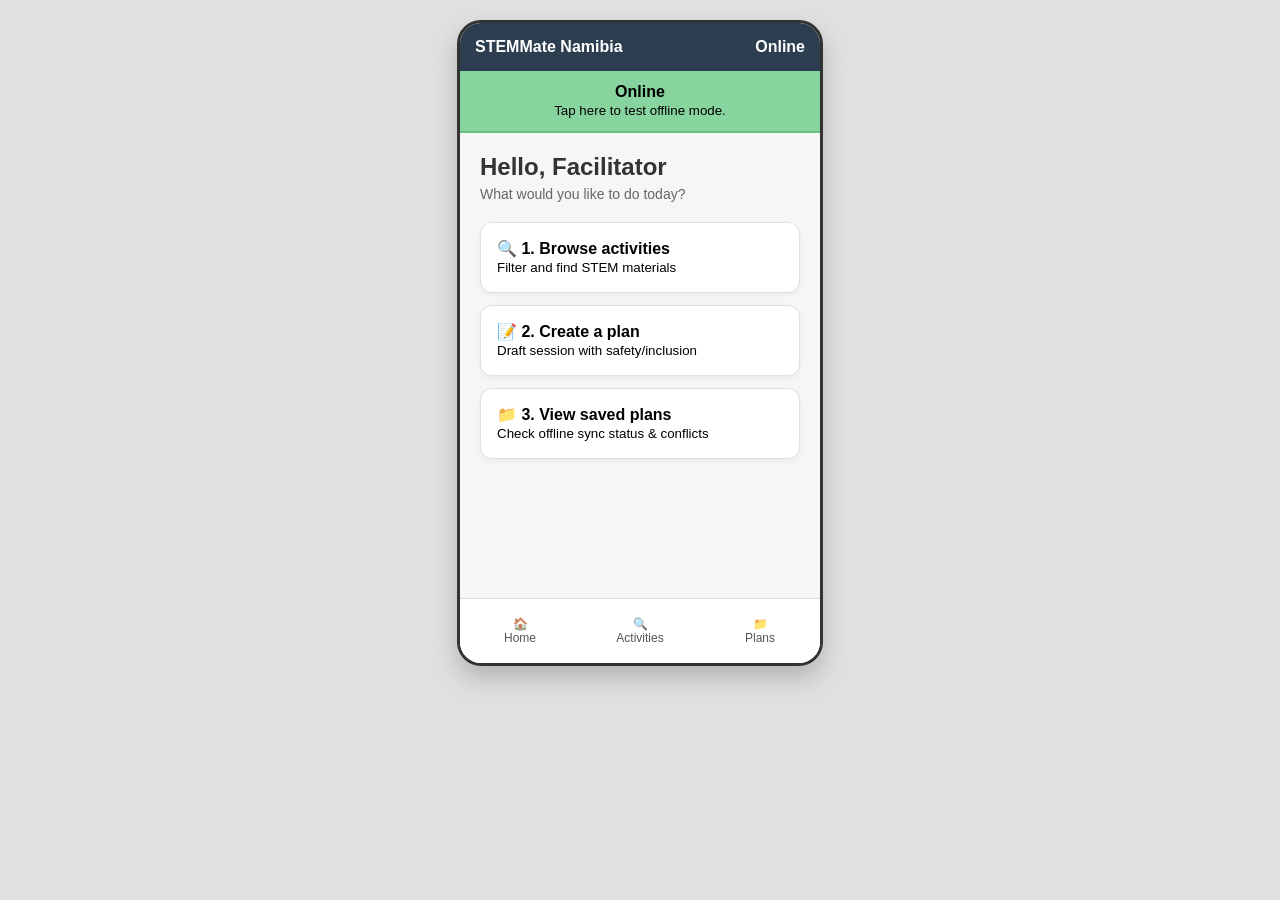
==== index.html @ a74e3dff "update" ====
<!DOCTYPE html>
<html lang="en">
<head>
    <meta charset="UTF-8">
    <meta name="viewport" content="width=device-width, initial-scale=1.0">
    <title>STEMMate Namibia Prototype</title>
    <link rel="stylesheet" href="styles.css">
</head>
<body>

<div class="phone-frame">
    
    <!-- Top Header -->
    <div class="header">
        <span>STEMMate Namibia</span>
        <span id="network-status-text">Online</span>
    </div>
    
    <!-- Clickable Offline Banner -->
    <div id="offline-banner" onclick="toggleOfflineMode()">
        <strong>Online</strong><br>
        <small>Tap here to test offline mode.</small>
    </div>

    <!-- 1. HOME SCREEN -->
    <div id="screen-home" class="content screen active-screen">
        <h2>Hello, Facilitator</h2>
        <p class="subtitle">What would you like to do today?</p>
        
        <div class="card" onclick="showScreen('screen-activities')">
            <strong>🔍 1. Browse activities</strong><br>
            <small>Filter and find STEM materials</small>
        </div>
        
        <div class="card" onclick="showScreen('screen-create-plan')">
            <strong>📝 2. Create a plan</strong><br>
            <small>Draft session with safety/inclusion</small>
        </div>
        
        <div class="card" onclick="showScreen('screen-saved')">
            <strong>📁 3. View saved plans</strong><br>
            <small>Check offline sync status & conflicts</small>
        </div>
    </div>

    <!-- 2. BROWSE ACTIVITIES SCREEN -->
    <div id="screen-activities" class="content screen">
        <h2>Activities</h2>
        <p class="subtitle">Find a lesson for your next class.</p>
        
        <div class="filter-bar">
            <button class="filter-btn active" onclick="filterActivities('All')">All</button>
            <button class="filter-btn" onclick="filterActivities('Beginner')">Beginner</button>
            <button class="filter-btn" onclick="filterActivities('Intermediate')">Intermediate</button>
            <button class="filter-btn" onclick="filterActivities('Advance')">Advance</button>
        </div>
        
        <div id="activity-list">
            <!-- JavaScript will put the activities here -->
        </div>
    </div>

    <!-- 3. CREATE PLAN SCREEN -->
    <div id="screen-create-plan" class="content screen">
        <h2>New Session Plan</h2>
        <p class="subtitle" style="color: #666;">Autosaves every 30 seconds.</p>
        
        <div class="form-group">
            <label for="plan-title">1. Session Title</label>
            <input type="text" id="plan-title" placeholder="e.g., Paper Bridge">
        </div>

        <div class="form-group">
            <label for="plan-steps">2. Session Steps</label>
            <input type="text" id="plan-steps" placeholder="List the main steps">
        </div>

        <div class="form-group">
            <label for="plan-timing">3. Timing/Duration</label>
            <input type="text" id="plan-timing" placeholder="e.g., 45 minutes">
        </div>

        <div class="form-group">
            <label for="plan-materials">4. Required Materials</label>
            <input type="text" id="plan-materials" placeholder="List needed supplies">
        </div>

        <div class="form-group">
            <label for="plan-safety">5. Health & Safety</label>
            <input type="text" id="plan-safety" placeholder="Safety prompts">
        </div>

        <div class="form-group">
            <label for="plan-inclusion">6. Inclusion Prompts</label>
            <input type="text" id="plan-inclusion" placeholder="How to include everyone">
        </div>
        
        <button class="btn btn-primary" onclick="savePlan()">Save Plan</button>
    </div>

    <!-- 4. SAVED PLANS SCREEN -->
    <div id="screen-saved" class="content screen">
        <h2>My Plans</h2>
        <p class="subtitle">Manage your drafted and synced sessions.</p>
        
        <div id="saved-plans-list">
            <!-- JavaScript will put the saved plans here -->
        </div>
    </div>

    <!-- Friendly Toast Notification (Hidden by default) -->
    <div id="toast-message" class="toast">Action successful!</div>

    <!-- Bottom Navigation Bar -->
    <div class="nav-bar" id="bottom-nav">
        <button class="nav-btn" onclick="showScreen('screen-home')">🏠<br>Home</button>
        <button class="nav-btn" onclick="showScreen('screen-activities')">🔍<br>Activities</button>
        <button class="nav-btn" onclick="showScreen('screen-saved')">📁<br>Plans</button>
    </div>

</div>

<script src="script.js"></script>
</body>
</html>
---- styles.css ----
/* Basic page setup */
body {
    font-family: 'Segoe UI', Tahoma, Geneva, Verdana, sans-serif;
    background-color: #e0e0e0;
    display: flex;
    justify-content: center;
    padding: 20px;
    margin: 0;
}

/* The simulated mobile phone body */
.phone-frame {
    width: 360px;
    height: 640px;
    background-color: #f4f7f6;
    border: 3px solid #333;
    border-radius: 24px;
    overflow: hidden;
    display: flex;
    flex-direction: column;
    box-shadow: 0 12px 24px rgba(0,0,0,0.2);
    position: relative;
}

/* Accessibility: Clear focus outline for keyboard users */
*:focus {
    outline: 3px solid #0056b3;
    outline-offset: 2px;
}

/* Header and Banners */
.header {
    background-color: #2c3e50;
    color: white;
    padding: 15px;
    display: flex;
    justify-content: space-between;
    font-weight: bold;
}

#offline-banner {
    background-color: #88d49e;
    color: #000;
    padding: 12px 15px;
    cursor: pointer;
    text-align: center;
    border-bottom: 2px solid #6cbf84;
}

.is-offline {
    background-color: #ffb3b3 !important;
    border-bottom: 2px solid #ff6666 !important;
}

/* Screen Management */
.content {
    flex: 1;
    padding: 20px;
    overflow-y: auto;
}
.screen { display: none; }
.active-screen { display: block; }

h2 { margin-top: 0; margin-bottom: 5px; color: #333; }
.subtitle { margin-top: 0; color: #666; font-size: 14px; margin-bottom: 20px; }

/* Cards */
.card {
    background: white;
    border: 1px solid #e0e0e0;
    padding: 16px;
    border-radius: 12px;
    margin-bottom: 12px;
    cursor: pointer;
    box-shadow: 0 2px 5px rgba(0,0,0,0.05);
    transition: transform 0.1s ease;
}
.card:active { transform: scale(0.98); background-color: #f9f9f9; }

/* Forms */
.form-group {
    margin-bottom: 15px;
}
label {
    display: block;
    font-weight: bold;
    font-size: 14px;
    color: #444;
    margin-bottom: 5px;
}
input {
    width: 100%;
    box-sizing: border-box;
    padding: 14px;
    border: 1px solid #ccc;
    border-radius: 8px;
    font-size: 15px;
}

/* Buttons */
.btn {
    display: block;
    width: 100%;
    padding: 14px;
    border: none;
    border-radius: 8px;
    cursor: pointer;
    font-weight: bold;
    font-size: 16px;
}
.btn-primary { background-color: #2c3e50; color: white; margin-top: 20px; }
.btn-primary:active { background-color: #1a252f; }

.btn-small { padding: 10px; background-color: #ecf0f1; color: #333; margin-top: 10px; border: 1px solid #bdc3c7;}
.btn-small:active { background-color: #bdc3c7; }

/* Bottom Navigation */
.nav-bar {
    display: flex;
    justify-content: space-around;
    background-color: #fff;
    padding: 10px 0;
    border-top: 1px solid #ddd;
}
.nav-btn {
    background: none;
    border: none;
    color: #555;
    cursor: pointer;
    font-size: 12px;
    flex: 1;
    padding: 8px;
}
.nav-btn:hover, .nav-btn:focus { color: #0056b3; font-weight: bold; }

/* Activity Filters */
.filter-bar {
    display: flex;
    gap: 8px;
    margin-bottom: 20px;
    overflow-x: auto;
    padding-bottom: 5px;
}
.filter-btn {
    padding: 10px 16px;
    border: 1px solid #2c3e50;
    background: transparent;
    border-radius: 20px;
    cursor: pointer;
    font-size: 14px;
    white-space: nowrap;
}
.filter-btn.active { background: #2c3e50; color: white; }

/* Badges for Sync Status */
.status-badge {
    display: inline-block;
    padding: 4px 10px;
    border-radius: 12px;
    font-size: 12px;
    font-weight: bold;
    margin-top: 8px;
}
.status-synced { background: #d4edda; color: #155724; }
.status-pending { background: #fff3cd; color: #856404; }
.status-failed { background: #f8d7da; color: #721c24; }

/* Toast Notification */
.toast {
    display: none;
    position: absolute;
    bottom: 80px;
    left: 20px;
    right: 20px;
    background-color: #333;
    color: white;
    text-align: center;
    padding: 15px;
    border-radius: 8px;
    box-shadow: 0 4px 8px rgba(0,0,0,0.3);
    z-index: 1000;
}
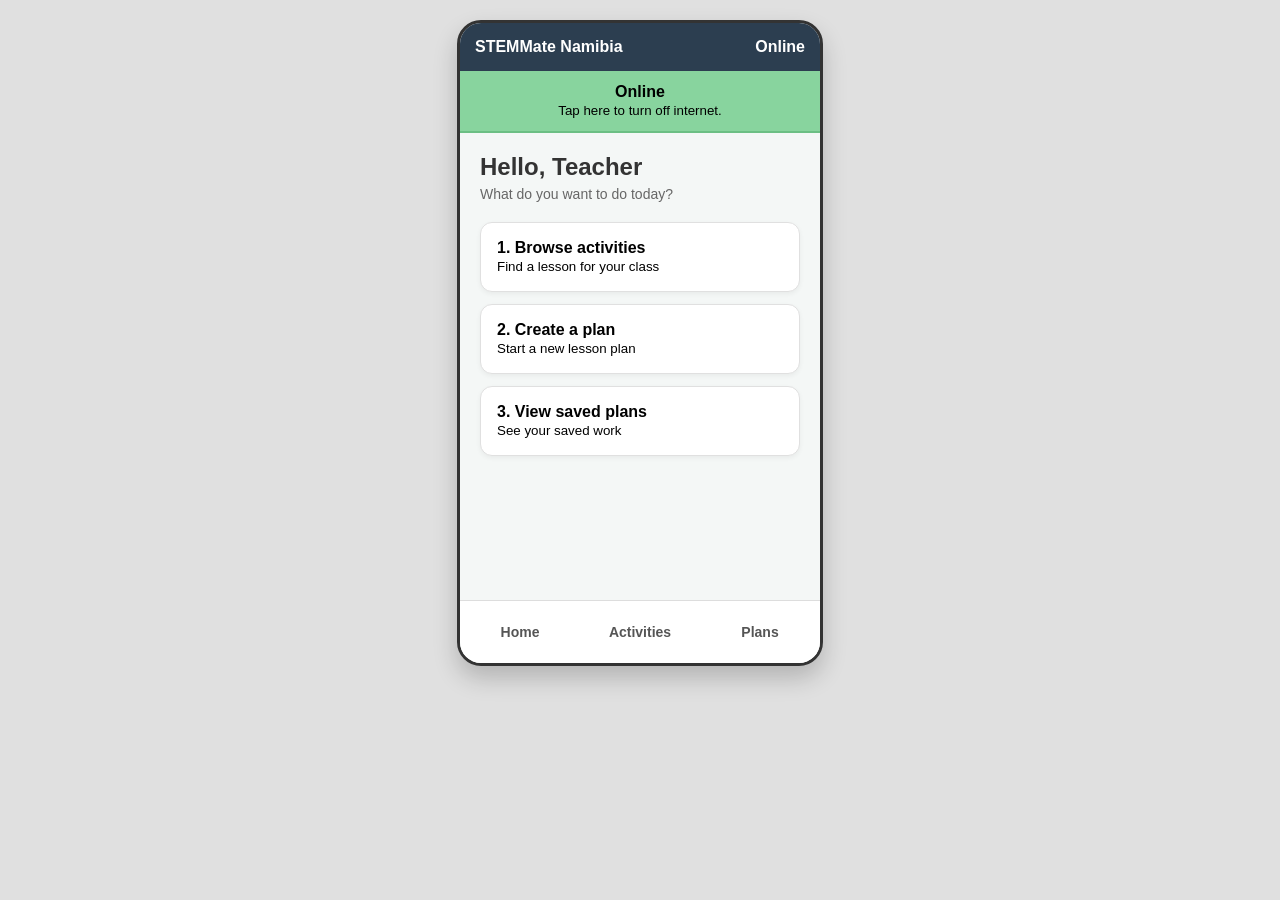
==== commit 285bb989: "finally" ====
--- a/index.html
+++ b/index.html
@@ -3,7 +3,7 @@
 <head>
     <meta charset="UTF-8">
     <meta name="viewport" content="width=device-width, initial-scale=1.0">
-    <title>STEMMate Namibia Prototype</title>
+    <title>STEMMate Namibia</title>
     <link rel="stylesheet" href="styles.css">
 </head>
 <body>
@@ -19,34 +19,34 @@
     <!-- Clickable Offline Banner -->
     <div id="offline-banner" onclick="toggleOfflineMode()">
         <strong>Online</strong><br>
-        <small>Tap here to test offline mode.</small>
+        <small>Tap here to turn off internet.</small>
     </div>
 
     <!-- 1. HOME SCREEN -->
     <div id="screen-home" class="content screen active-screen">
-        <h2>Hello, Facilitator</h2>
-        <p class="subtitle">What would you like to do today?</p>
+        <h2>Hello, Teacher</h2>
+        <p class="subtitle">What do you want to do today?</p>
         
         <div class="card" onclick="showScreen('screen-activities')">
-            <strong>🔍 1. Browse activities</strong><br>
-            <small>Filter and find STEM materials</small>
+            <strong>1. Browse activities</strong><br>
+            <small>Find a lesson for your class</small>
         </div>
         
         <div class="card" onclick="showScreen('screen-create-plan')">
-            <strong>📝 2. Create a plan</strong><br>
-            <small>Draft session with safety/inclusion</small>
+            <strong>2. Create a plan</strong><br>
+            <small>Start a new lesson plan</small>
         </div>
         
         <div class="card" onclick="showScreen('screen-saved')">
-            <strong>📁 3. View saved plans</strong><br>
-            <small>Check offline sync status & conflicts</small>
+            <strong>3. View saved plans</strong><br>
+            <small>See your saved work</small>
         </div>
     </div>
 
     <!-- 2. BROWSE ACTIVITIES SCREEN -->
     <div id="screen-activities" class="content screen">
         <h2>Activities</h2>
-        <p class="subtitle">Find a lesson for your next class.</p>
+        <p class="subtitle">Pick a lesson to teach.</p>
         
         <div class="filter-bar">
             <button class="filter-btn active" onclick="filterActivities('All')">All</button>
@@ -62,37 +62,37 @@
 
     <!-- 3. CREATE PLAN SCREEN -->
     <div id="screen-create-plan" class="content screen">
-        <h2>New Session Plan</h2>
-        <p class="subtitle" style="color: #666;">Autosaves every 30 seconds.</p>
+        <h2>New Lesson Plan</h2>
+        <p class="subtitle" style="color: #666;">This saves automatically.</p>
         
         <div class="form-group">
-            <label for="plan-title">1. Session Title</label>
-            <input type="text" id="plan-title" placeholder="e.g., Paper Bridge">
+            <label for="plan-title">1. Title</label>
+            <input type="text" id="plan-title" placeholder="Name of the lesson">
         </div>
 
         <div class="form-group">
-            <label for="plan-steps">2. Session Steps</label>
-            <input type="text" id="plan-steps" placeholder="List the main steps">
+            <label for="plan-steps">2. Steps</label>
+            <input type="text" id="plan-steps" placeholder="What will the students do?">
         </div>
 
         <div class="form-group">
-            <label for="plan-timing">3. Timing/Duration</label>
-            <input type="text" id="plan-timing" placeholder="e.g., 45 minutes">
+            <label for="plan-timing">3. Time Needed</label>
+            <input type="text" id="plan-timing" placeholder="How many minutes?">
         </div>
 
         <div class="form-group">
-            <label for="plan-materials">4. Required Materials</label>
-            <input type="text" id="plan-materials" placeholder="List needed supplies">
+            <label for="plan-materials">4. Materials</label>
+            <input type="text" id="plan-materials" placeholder="What items do you need?">
         </div>
 
         <div class="form-group">
-            <label for="plan-safety">5. Health & Safety</label>
-            <input type="text" id="plan-safety" placeholder="Safety prompts">
+            <label for="plan-safety">5. Safety</label>
+            <input type="text" id="plan-safety" placeholder="Any safety rules?">
         </div>
 
         <div class="form-group">
-            <label for="plan-inclusion">6. Inclusion Prompts</label>
-            <input type="text" id="plan-inclusion" placeholder="How to include everyone">
+            <label for="plan-inclusion">6. Inclusion</label>
+            <input type="text" id="plan-inclusion" placeholder="How to include all students">
         </div>
         
         <button class="btn btn-primary" onclick="savePlan()">Save Plan</button>
@@ -101,7 +101,7 @@
     <!-- 4. SAVED PLANS SCREEN -->
     <div id="screen-saved" class="content screen">
         <h2>My Plans</h2>
-        <p class="subtitle">Manage your drafted and synced sessions.</p>
+        <p class="subtitle">Check if your plans are uploaded.</p>
         
         <div id="saved-plans-list">
             <!-- JavaScript will put the saved plans here -->
@@ -113,9 +113,9 @@
 
     <!-- Bottom Navigation Bar -->
     <div class="nav-bar" id="bottom-nav">
-        <button class="nav-btn" onclick="showScreen('screen-home')">🏠<br>Home</button>
-        <button class="nav-btn" onclick="showScreen('screen-activities')">🔍<br>Activities</button>
-        <button class="nav-btn" onclick="showScreen('screen-saved')">📁<br>Plans</button>
+        <button class="nav-btn" onclick="showScreen('screen-home')">Home</button>
+        <button class="nav-btn" onclick="showScreen('screen-activities')">Activities</button>
+        <button class="nav-btn" onclick="showScreen('screen-saved')">Plans</button>
     </div>
 
 </div>
--- a/styles.css
+++ b/styles.css
@@ -119,7 +119,7 @@
     display: flex;
     justify-content: space-around;
     background-color: #fff;
-    padding: 10px 0;
+    padding: 15px 0;
     border-top: 1px solid #ddd;
 }
 .nav-btn {
@@ -127,11 +127,12 @@
     border: none;
     color: #555;
     cursor: pointer;
-    font-size: 12px;
+    font-size: 14px;
+    font-weight: bold;
     flex: 1;
     padding: 8px;
 }
-.nav-btn:hover, .nav-btn:focus { color: #0056b3; font-weight: bold; }
+.nav-btn:hover, .nav-btn:focus { color: #0056b3; }
 
 /* Activity Filters */
 .filter-bar {
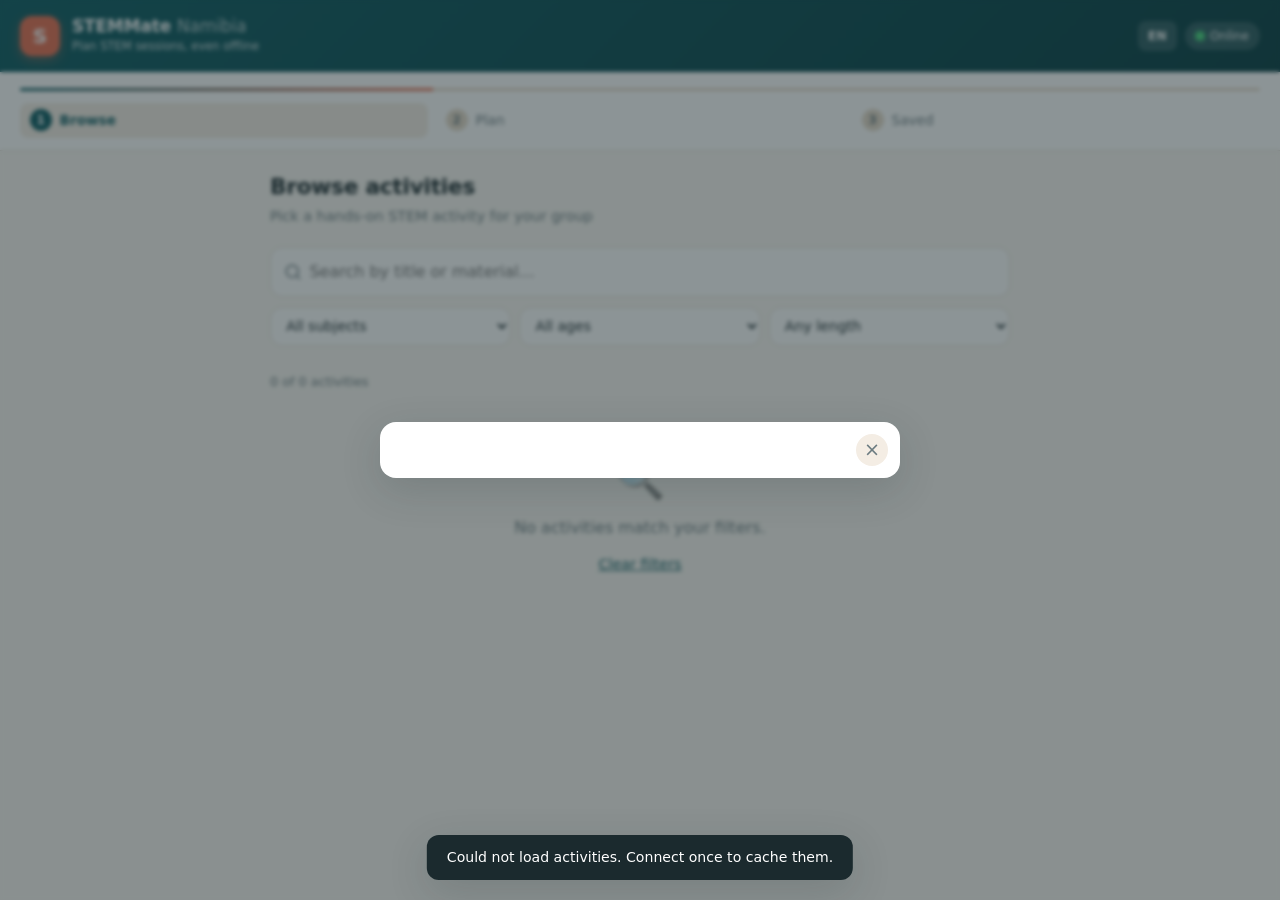
==== commit 85326b97: "Add PWA manifest" ====
--- a/index.html
+++ b/index.html
@@ -1,123 +1,237 @@
 <!DOCTYPE html>
 <html lang="en">
 <head>
-    <meta charset="UTF-8">
-    <meta name="viewport" content="width=device-width, initial-scale=1.0">
-    <title>STEMMate Namibia</title>
-    <link rel="stylesheet" href="styles.css">
+  <meta charset="UTF-8" />
+  <meta name="viewport" content="width=device-width, initial-scale=1, viewport-fit=cover" />
+  <meta name="theme-color" content="#0d5c63" />
+  <meta name="description" content="Offline-first STEM session planner for Namibian facilitators" />
+  <title>STEMMate Namibia</title>
+  <link rel="manifest" href="manifest.json" />
+  <link rel="stylesheet" href="styles.css" />
 </head>
 <body>
 
-<div class="phone-frame">
-    
-    <!-- Top Header -->
-    <div class="header">
-        <span>STEMMate Namibia</span>
-        <span id="network-status-text">Online</span>
-    </div>
-    
-    <!-- Clickable Offline Banner -->
-    <div id="offline-banner" onclick="toggleOfflineMode()">
-        <strong>Online</strong><br>
-        <small>Tap here to turn off internet.</small>
-    </div>
-
-    <!-- 1. HOME SCREEN -->
-    <div id="screen-home" class="content screen active-screen">
-        <h2>Hello, Teacher</h2>
-        <p class="subtitle">What do you want to do today?</p>
-        
-        <div class="card" onclick="showScreen('screen-activities')">
-            <strong>1. Browse activities</strong><br>
-            <small>Find a lesson for your class</small>
-        </div>
-        
-        <div class="card" onclick="showScreen('screen-create-plan')">
-            <strong>2. Create a plan</strong><br>
-            <small>Start a new lesson plan</small>
-        </div>
-        
-        <div class="card" onclick="showScreen('screen-saved')">
-            <strong>3. View saved plans</strong><br>
-            <small>See your saved work</small>
-        </div>
-    </div>
-
-    <!-- 2. BROWSE ACTIVITIES SCREEN -->
-    <div id="screen-activities" class="content screen">
-        <h2>Activities</h2>
-        <p class="subtitle">Pick a lesson to teach.</p>
-        
-        <div class="filter-bar">
-            <button class="filter-btn active" onclick="filterActivities('All')">All</button>
-            <button class="filter-btn" onclick="filterActivities('Beginner')">Beginner</button>
-            <button class="filter-btn" onclick="filterActivities('Intermediate')">Intermediate</button>
-            <button class="filter-btn" onclick="filterActivities('Advance')">Advance</button>
-        </div>
-        
-        <div id="activity-list">
-            <!-- JavaScript will put the activities here -->
-        </div>
-    </div>
-
-    <!-- 3. CREATE PLAN SCREEN -->
-    <div id="screen-create-plan" class="content screen">
-        <h2>New Lesson Plan</h2>
-        <p class="subtitle" style="color: #666;">This saves automatically.</p>
-        
-        <div class="form-group">
-            <label for="plan-title">1. Title</label>
-            <input type="text" id="plan-title" placeholder="Name of the lesson">
-        </div>
-
-        <div class="form-group">
-            <label for="plan-steps">2. Steps</label>
-            <input type="text" id="plan-steps" placeholder="What will the students do?">
-        </div>
-
-        <div class="form-group">
-            <label for="plan-timing">3. Time Needed</label>
-            <input type="text" id="plan-timing" placeholder="How many minutes?">
-        </div>
-
-        <div class="form-group">
-            <label for="plan-materials">4. Materials</label>
-            <input type="text" id="plan-materials" placeholder="What items do you need?">
-        </div>
-
-        <div class="form-group">
-            <label for="plan-safety">5. Safety</label>
-            <input type="text" id="plan-safety" placeholder="Any safety rules?">
-        </div>
-
-        <div class="form-group">
-            <label for="plan-inclusion">6. Inclusion</label>
-            <input type="text" id="plan-inclusion" placeholder="How to include all students">
-        </div>
-        
-        <button class="btn btn-primary" onclick="savePlan()">Save Plan</button>
-    </div>
-
-    <!-- 4. SAVED PLANS SCREEN -->
-    <div id="screen-saved" class="content screen">
-        <h2>My Plans</h2>
-        <p class="subtitle">Check if your plans are uploaded.</p>
-        
-        <div id="saved-plans-list">
-            <!-- JavaScript will put the saved plans here -->
-        </div>
-    </div>
-
-    <!-- Friendly Toast Notification (Hidden by default) -->
-    <div id="toast-message" class="toast">Action successful!</div>
-
-    <!-- Bottom Navigation Bar -->
-    <div class="nav-bar" id="bottom-nav">
-        <button class="nav-btn" onclick="showScreen('screen-home')">Home</button>
-        <button class="nav-btn" onclick="showScreen('screen-activities')">Activities</button>
-        <button class="nav-btn" onclick="showScreen('screen-saved')">Plans</button>
-    </div>
-
+<!-- ============ HEADER ============ -->
+<header class="app-header">
+  <div class="brand">
+    <div class="logo" aria-hidden="true">S</div>
+    <div>
+      <h1>STEMMate <span>Namibia</span></h1>
+      <p class="tagline" data-i18n="tagline">Plan STEM sessions, even offline</p>
+    </div>
+  </div>
+  <div class="header-actions">
+    <button id="lang-toggle" class="icon-btn" title="Language" aria-label="Toggle language">EN</button>
+    <div id="net-pill" class="net-pill online">
+      <span class="dot"></span><span id="net-label">Online</span>
+    </div>
+  </div>
+</header>
+
+<!-- ============ PROGRESS ============ -->
+<nav class="progress" aria-label="Progress">
+  <div class="progress-track"><div id="progress-fill" class="progress-fill"></div></div>
+  <ol class="steps">
+    <li class="step active" data-step="1">
+      <span class="step-num">1</span>
+      <span class="step-label" data-i18n="step.browse">Browse</span>
+    </li>
+    <li class="step" data-step="2">
+      <span class="step-num">2</span>
+      <span class="step-label" data-i18n="step.plan">Plan</span>
+    </li>
+    <li class="step" data-step="3">
+      <span class="step-num">3</span>
+      <span class="step-label" data-i18n="step.saved">Saved</span>
+    </li>
+  </ol>
+</nav>
+
+<main>
+
+  <!-- ============ STEP 1: BROWSE ============ -->
+  <section id="step-1" class="panel active" aria-labelledby="h-browse">
+    <header class="panel-head">
+      <div>
+        <h2 id="h-browse" data-i18n="browse.title">Browse activities</h2>
+        <p class="sub" data-i18n="browse.sub">Pick a hands-on STEM activity for your group</p>
+      </div>
+    </header>
+
+    <div class="toolbar">
+      <div class="search">
+        <svg viewBox="0 0 24 24" aria-hidden="true"><path d="M21 21l-4.3-4.3M11 19a8 8 0 110-16 8 8 0 010 16z" fill="none" stroke="currentColor" stroke-width="2" stroke-linecap="round"/></svg>
+        <input id="search" type="search" placeholder="Search by title or material…" aria-label="Search activities" />
+      </div>
+      <div class="filter-row">
+        <select id="filter-subject" aria-label="Subject"><option value="">All subjects</option></select>
+        <select id="filter-age" aria-label="Age"><option value="">All ages</option></select>
+        <select id="filter-duration" aria-label="Duration">
+          <option value="">Any length</option>
+          <option value="short">≤ 45 min</option>
+          <option value="medium">45 – 75 min</option>
+          <option value="long">75+ min</option>
+        </select>
+      </div>
+      <div id="filter-chips" class="chips" aria-live="polite"></div>
+    </div>
+
+    <div id="activity-count" class="result-count"></div>
+    <ul id="activity-list" class="activity-grid"></ul>
+    <div id="no-activities" class="empty-state" hidden>
+      <div class="empty-icon">🔍</div>
+      <p>No activities match your filters.</p>
+      <button type="button" class="link-btn" id="clear-filters">Clear filters</button>
+    </div>
+  </section>
+
+  <!-- ============ STEP 2: PLAN ============ -->
+  <section id="step-2" class="panel" aria-labelledby="h-plan">
+    <header class="panel-head">
+      <div>
+        <h2 id="h-plan" data-i18n="plan.title">New session plan</h2>
+        <p class="sub" data-i18n="plan.sub">Draft a plan with safety and inclusion checks</p>
+      </div>
+      <span id="draft-pill" class="draft-pill" hidden>Draft</span>
+    </header>
+
+    <div id="template-picker" class="templates">
+      <p class="templates-label">Quick start:</p>
+      <button type="button" class="template-btn" data-template="outreach">30-min outreach</button>
+      <button type="button" class="template-btn" data-template="workshop">2-hour workshop</button>
+      <button type="button" class="template-btn" data-template="club">After-school club</button>
+    </div>
+
+    <form id="plan-form" novalidate>
+      <div class="field">
+        <label for="plan-activity" data-i18n="plan.activity">Activity</label>
+        <select id="plan-activity" required></select>
+        <small class="field-error" data-for="plan-activity"></small>
+      </div>
+
+      <div class="grid-2">
+        <div class="field">
+          <label for="plan-date" data-i18n="plan.date">Date</label>
+          <input id="plan-date" type="date" required />
+          <small class="field-error" data-for="plan-date"></small>
+        </div>
+        <div class="field">
+          <label for="plan-time" data-i18n="plan.time">Start time</label>
+          <input id="plan-time" type="time" value="09:00" />
+        </div>
+      </div>
+
+      <div class="grid-3">
+        <div class="field">
+          <label for="plan-duration" data-i18n="plan.duration">Duration (min)</label>
+          <input id="plan-duration" type="number" min="15" step="15" value="60" required />
+          <small class="field-error" data-for="plan-duration"></small>
+        </div>
+        <div class="field">
+          <label for="plan-group" data-i18n="plan.group">Group size</label>
+          <input id="plan-group" type="number" min="1" max="200" value="10" required />
+          <small class="field-error" data-for="plan-group"></small>
+        </div>
+        <div class="field">
+          <label for="plan-facilitator" data-i18n="plan.facilitator">Facilitator</label>
+          <input id="plan-facilitator" type="text" placeholder="Your name" required />
+          <small class="field-error" data-for="plan-facilitator"></small>
+        </div>
+      </div>
+
+      <div class="field">
+        <label for="plan-location" data-i18n="plan.location">Location (optional)</label>
+        <input id="plan-location" type="text" placeholder="School, community hall…" />
+      </div>
+
+      <div class="checks-grid">
+        <fieldset class="checks safety">
+          <legend>🛡️ <span data-i18n="plan.safety">Safety</span></legend>
+          <label><input type="checkbox" data-check="safety" value="materials" /> Materials checked</label>
+          <label><input type="checkbox" data-check="safety" value="space" /> Space is safe</label>
+          <label><input type="checkbox" data-check="safety" value="firstaid" /> First-aid kit present</label>
+          <label><input type="checkbox" data-check="safety" value="supervision" /> Adequate supervision</label>
+        </fieldset>
+
+        <fieldset class="checks inclusion">
+          <legend>🤝 <span data-i18n="plan.inclusion">Inclusion</span></legend>
+          <label><input type="checkbox" data-check="inclusion" value="language" /> Language needs met</label>
+          <label><input type="checkbox" data-check="inclusion" value="access" /> Access needs met</label>
+          <label><input type="checkbox" data-check="inclusion" value="gender" /> Gender-balanced groups</label>
+          <label><input type="checkbox" data-check="inclusion" value="materials_shared" /> Materials shared fairly</label>
+        </fieldset>
+      </div>
+
+      <div class="field">
+        <label for="plan-notes" data-i18n="plan.notes">Notes</label>
+        <textarea id="plan-notes" rows="3" placeholder="Anything to remember for next time…"></textarea>
+      </div>
+
+      <div class="actions sticky">
+        <span id="autosave-hint" class="hint">Autosaves every 30s</span>
+        <div class="actions-right">
+          <button type="button" id="reset-form" class="ghost" data-i18n="plan.clear">Clear</button>
+          <button type="submit" class="primary" data-i18n="plan.save">Save plan</button>
+        </div>
+      </div>
+    </form>
+  </section>
+
+  <!-- ============ STEP 3: SAVED ============ -->
+  <section id="step-3" class="panel" aria-labelledby="h-saved">
+    <header class="panel-head">
+      <div>
+        <h2 id="h-saved" data-i18n="saved.title">Saved plans</h2>
+        <p class="sub" data-i18n="saved.sub">Your session plans, synced or waiting</p>
+      </div>
+      <button type="button" id="new-plan-btn" class="primary small">+ New plan</button>
+    </header>
+
+    <div id="sync-summary" class="sync-summary"></div>
+
+    <div class="toolbar">
+      <div class="search">
+        <svg viewBox="0 0 24 24" aria-hidden="true"><path d="M21 21l-4.3-4.3M11 19a8 8 0 110-16 8 8 0 010 16z" fill="none" stroke="currentColor" stroke-width="2" stroke-linecap="round"/></svg>
+        <input id="plan-search" type="search" placeholder="Search saved plans…" />
+      </div>
+      <div class="filter-row">
+        <select id="filter-status" aria-label="Status">
+          <option value="">All statuses</option>
+          <option value="synced">Synced</option>
+          <option value="pending">Pending</option>
+          <option value="conflict">Conflict</option>
+        </select>
+      </div>
+    </div>
+
+    <ul id="plan-list" class="plan-list"></ul>
+    <div id="no-plans" class="empty-state" hidden>
+      <div class="empty-icon">📋</div>
+      <p>No plans yet.</p>
+      <button type="button" class="link-btn" data-goto="1">Browse activities →</button>
+    </div>
+  </section>
+
+</main>
+
+<!-- ============ ACTIVITY DETAIL MODAL ============ -->
+<div id="activity-modal" class="modal" hidden>
+  <div class="modal-backdrop" data-close-modal></div>
+  <div class="modal-card" role="dialog" aria-modal="true" aria-labelledby="modal-title">
+    <button class="modal-close" data-close-modal aria-label="Close">×</button>
+    <div id="modal-body"></div>
+  </div>
+</div>
+
+<!-- ============ PRINT VIEW ============ -->
+<div id="print-root" class="print-only" aria-hidden="true"></div>
+
+<!-- ============ TOAST ============ -->
+<div id="toast" class="toast" role="status" aria-live="polite"></div>
+
+<!-- ============ OFFLINE BANNER ============ -->
+<div id="offline-banner" class="offline-banner" hidden>
+  <span>You're offline. Changes will save locally and sync when you reconnect.</span>
 </div>
 
 <script src="script.js"></script>
--- a/styles.css
+++ b/styles.css
@@ -1,183 +1,673 @@
-/* Basic page setup */
+
+:root {
+  --primary: #0d5c63;
+  --primary-light: #17868f;
+  --primary-dark: #083e43;
+  --accent: #e76f51;
+  --sand: #f4ede4;
+  --sand-dark: #e5d9c8;
+  --bg: #faf7f2;
+  --card: #ffffff;
+  --text: #1b2a2e;
+  --muted: #6b7b80;
+  --border: #e4ded5;
+  --danger: #c0392b;
+  --warn: #d97706;
+  --ok: #2e8b57;
+  --radius: 12px;
+  --radius-sm: 8px;
+  --shadow-sm: 0 1px 2px rgba(27,42,46,0.06);
+  --shadow: 0 4px 16px rgba(27,42,46,0.08);
+  --shadow-lg: 0 12px 40px rgba(27,42,46,0.16);
+}
+
+* { box-sizing: border-box; }
+html, body { margin: 0; padding: 0; }
+
 body {
-    font-family: 'Segoe UI', Tahoma, Geneva, Verdana, sans-serif;
-    background-color: #e0e0e0;
-    display: flex;
-    justify-content: center;
-    padding: 20px;
-    margin: 0;
-}
-
-/* The simulated mobile phone body */
-.phone-frame {
-    width: 360px;
-    height: 640px;
-    background-color: #f4f7f6;
-    border: 3px solid #333;
-    border-radius: 24px;
-    overflow: hidden;
-    display: flex;
-    flex-direction: column;
-    box-shadow: 0 12px 24px rgba(0,0,0,0.2);
-    position: relative;
-}
-
-/* Accessibility: Clear focus outline for keyboard users */
-*:focus {
-    outline: 3px solid #0056b3;
-    outline-offset: 2px;
-}
-
-/* Header and Banners */
-.header {
-    background-color: #2c3e50;
-    color: white;
-    padding: 15px;
-    display: flex;
-    justify-content: space-between;
-    font-weight: bold;
-}
-
-#offline-banner {
-    background-color: #88d49e;
-    color: #000;
-    padding: 12px 15px;
-    cursor: pointer;
-    text-align: center;
-    border-bottom: 2px solid #6cbf84;
-}
-
-.is-offline {
-    background-color: #ffb3b3 !important;
-    border-bottom: 2px solid #ff6666 !important;
-}
-
-/* Screen Management */
-.content {
-    flex: 1;
-    padding: 20px;
-    overflow-y: auto;
-}
-.screen { display: none; }
-.active-screen { display: block; }
-
-h2 { margin-top: 0; margin-bottom: 5px; color: #333; }
-.subtitle { margin-top: 0; color: #666; font-size: 14px; margin-bottom: 20px; }
-
-/* Cards */
-.card {
-    background: white;
-    border: 1px solid #e0e0e0;
-    padding: 16px;
-    border-radius: 12px;
-    margin-bottom: 12px;
-    cursor: pointer;
-    box-shadow: 0 2px 5px rgba(0,0,0,0.05);
-    transition: transform 0.1s ease;
-}
-.card:active { transform: scale(0.98); background-color: #f9f9f9; }
-
-/* Forms */
-.form-group {
-    margin-bottom: 15px;
-}
-label {
-    display: block;
-    font-weight: bold;
-    font-size: 14px;
-    color: #444;
-    margin-bottom: 5px;
-}
-input {
-    width: 100%;
-    box-sizing: border-box;
-    padding: 14px;
-    border: 1px solid #ccc;
-    border-radius: 8px;
-    font-size: 15px;
-}
-
-/* Buttons */
-.btn {
-    display: block;
-    width: 100%;
-    padding: 14px;
-    border: none;
-    border-radius: 8px;
-    cursor: pointer;
-    font-weight: bold;
-    font-size: 16px;
+  font-family: system-ui, -apple-system, "Segoe UI", Roboto, "Helvetica Neue", sans-serif;
+  background: var(--bg);
+  color: var(--text);
+  line-height: 1.5;
+  -webkit-font-smoothing: antialiased;
+  padding-bottom: env(safe-area-inset-bottom);
+}
+
+button, input, select, textarea { font: inherit; color: inherit; }
+button { cursor: pointer; }
+
+/* ============= HEADER ============= */
+.app-header {
+  display: flex;
+  justify-content: space-between;
+  align-items: center;
+  gap: 1rem;
+  padding: 1rem 1.25rem;
+  background: linear-gradient(135deg, var(--primary) 0%, var(--primary-dark) 100%);
+  color: white;
+  position: sticky;
+  top: 0;
+  z-index: 20;
+}
+
+.brand { display: flex; align-items: center; gap: 0.75rem; }
+
+.logo {
+  width: 40px; height: 40px;
+  border-radius: 12px;
+  background: var(--accent);
+  display: grid; place-items: center;
+  font-weight: 800; font-size: 1.25rem;
+  color: white;
+  box-shadow: 0 4px 12px rgba(231,111,81,0.4);
+}
+
+.app-header h1 { font-size: 1.05rem; margin: 0; line-height: 1.2; }
+.app-header h1 span { opacity: 0.7; font-weight: 400; }
+.tagline { font-size: 0.72rem; margin: 0.1rem 0 0; opacity: 0.85; }
+
+.header-actions { display: flex; align-items: center; gap: 0.5rem; }
+
+.icon-btn {
+  background: rgba(255,255,255,0.15);
+  border: none;
+  color: white;
+  font-weight: 700;
+  font-size: 0.75rem;
+  padding: 0.35rem 0.6rem;
+  border-radius: 8px;
+  letter-spacing: 0.03em;
+}
+.icon-btn:hover { background: rgba(255,255,255,0.25); }
+
+.net-pill {
+  display: flex; align-items: center; gap: 0.4rem;
+  padding: 0.3rem 0.7rem;
+  border-radius: 999px;
+  background: rgba(255,255,255,0.15);
+  font-size: 0.75rem;
+}
+.net-pill .dot {
+  width: 8px; height: 8px; border-radius: 50%;
+  background: #4ade80;
+  box-shadow: 0 0 0 3px rgba(74,222,128,0.3);
+}
+.net-pill.offline { background: rgba(192,57,43,0.35); }
+.net-pill.offline .dot { background: #fca5a5; box-shadow: 0 0 0 3px rgba(252,165,165,0.3); }
+
+/* ============= PROGRESS ============= */
+.progress {
+  background: var(--card);
+  border-bottom: 1px solid var(--border);
+  position: relative;
+  padding: 1rem 1.25rem 0.75rem;
+  position: sticky;
+  top: 72px;
+  z-index: 15;
+}
+.progress-track {
+  height: 3px;
+  background: var(--sand-dark);
+  border-radius: 999px;
+  overflow: hidden;
+  margin-bottom: 0.75rem;
+}
+.progress-fill {
+  height: 100%;
+  background: linear-gradient(90deg, var(--primary), var(--accent));
+  width: 33.33%;
+  transition: width 0.35s cubic-bezier(0.4,0,0.2,1);
+}
+
+.steps {
+  display: flex;
+  list-style: none;
+  padding: 0; margin: 0;
+  gap: 0.5rem;
+}
+.step {
+  flex: 1;
+  display: flex; align-items: center; gap: 0.5rem;
+  padding: 0.4rem 0.6rem;
+  border-radius: var(--radius-sm);
+  cursor: pointer;
+  color: var(--muted);
+  font-size: 0.85rem;
+  transition: all 0.2s;
+  user-select: none;
+}
+.step:hover { background: var(--sand); }
+.step.active { color: var(--primary); font-weight: 600; background: var(--sand); }
+.step-num {
+  width: 22px; height: 22px;
+  border-radius: 50%;
+  background: var(--sand-dark);
+  display: grid; place-items: center;
+  font-size: 0.75rem; font-weight: 700;
+  color: var(--muted);
+  flex-shrink: 0;
+}
+.step.active .step-num { background: var(--primary); color: white; }
+.step.done .step-num { background: var(--ok); color: white; }
+
+/* ============= LAYOUT ============= */
+main { padding: 1.25rem; max-width: 780px; margin: 0 auto; }
+.panel { display: none; animation: fadeIn 0.25s ease; }
+.panel.active { display: block; }
+
+@keyframes fadeIn {
+  from { opacity: 0; transform: translateY(6px); }
+  to { opacity: 1; transform: translateY(0); }
+}
+
+.panel-head {
+  display: flex; justify-content: space-between; align-items: flex-start;
+  gap: 1rem; margin-bottom: 1.25rem;
+}
+.panel-head h2 { margin: 0; font-size: 1.35rem; letter-spacing: -0.01em; }
+.panel-head .sub { margin: 0.15rem 0 0; color: var(--muted); font-size: 0.9rem; }
+
+/* ============= TOOLBAR / FILTERS ============= */
+.toolbar { display: grid; gap: 0.6rem; margin-bottom: 1rem; }
+
+.search {
+  position: relative;
+}
+.search svg {
+  position: absolute; left: 0.85rem; top: 50%; transform: translateY(-50%);
+  width: 18px; height: 18px; color: var(--muted);
+  pointer-events: none;
+}
+.search input {
+  width: 100%;
+  padding: 0.75rem 0.9rem 0.75rem 2.4rem;
+  border: 1px solid var(--border);
+  border-radius: var(--radius);
+  background: var(--card);
+  transition: border 0.15s, box-shadow 0.15s;
+}
+.search input:focus {
+  outline: none;
+  border-color: var(--primary-light);
+  box-shadow: 0 0 0 3px rgba(13,92,99,0.12);
+}
+
+.filter-row {
+  display: grid;
+  grid-template-columns: repeat(auto-fit, minmax(120px, 1fr));
+  gap: 0.5rem;
+}
+.filter-row select {
+  padding: 0.6rem 0.7rem;
+  border: 1px solid var(--border);
+  border-radius: var(--radius);
+  background: var(--card);
+  font-size: 0.88rem;
+}
+
+.chips { display: flex; flex-wrap: wrap; gap: 0.4rem; }
+.chip {
+  font-size: 0.75rem;
+  padding: 0.25rem 0.7rem;
+  border-radius: 999px;
+  background: var(--sand-dark);
+  color: var(--text);
+  display: inline-flex; align-items: center; gap: 0.3rem;
+}
+.chip button {
+  background: none; border: none; padding: 0;
+  color: var(--muted); font-size: 1rem; line-height: 1;
+}
+.chip button:hover { color: var(--danger); }
+
+.result-count {
+  font-size: 0.8rem;
+  color: var(--muted);
+  margin-bottom: 0.6rem;
 }
 .btn-primary { background-color: #2c3e50; color: white; margin-top: 20px; }
 .btn-primary:active { background-color: #1a252f; }
 
-.btn-small { padding: 10px; background-color: #ecf0f1; color: #333; margin-top: 10px; border: 1px solid #bdc3c7;}
-.btn-small:active { background-color: #bdc3c7; }
-
-/* Bottom Navigation */
-.nav-bar {
-    display: flex;
-    justify-content: space-around;
-    background-color: #fff;
-    padding: 15px 0;
-    border-top: 1px solid #ddd;
-}
-.nav-btn {
-    background: none;
-    border: none;
-    color: #555;
-    cursor: pointer;
-    font-size: 14px;
-    font-weight: bold;
-    flex: 1;
-    padding: 8px;
+/* ============= ACTIVITY CARDS ============= */
+.activity-grid {
+  list-style: none; padding: 0; margin: 0;
+  display: grid; gap: 0.75rem;
+  grid-template-columns: 1fr;
+}
+
+@media (min-width: 560px) {
+  .activity-grid { grid-template-columns: repeat(2, 1fr); }
+}
+
+.activity-card {
+  background: var(--card);
+  border: 1px solid var(--border);
+  border-radius: var(--radius);
+  padding: 1rem;
+  cursor: pointer;
+  transition: all 0.2s;
+  display: flex; flex-direction: column;
+  box-shadow: var(--shadow-sm);
+}
+.activity-card:hover {
+  border-color: var(--primary-light);
+  box-shadow: var(--shadow);
+  transform: translateY(-2px);
+}
+
+.activity-card .subject-badge {
+  display: inline-block;
+  font-size: 0.68rem;
+  font-weight: 600;
+  letter-spacing: 0.04em;
+  text-transform: uppercase;
+  padding: 0.2rem 0.55rem;
+  border-radius: 999px;
+  background: var(--sand);
+  color: var(--primary);
+  margin-bottom: 0.5rem;
+  align-self: flex-start;
+}
+.activity-card h3 {
+  margin: 0 0 0.35rem;
+  font-size: 1.02rem;
+  line-height: 1.3;
+  letter-spacing: -0.005em;
+}
+.activity-card .meta {
+  display: flex; flex-wrap: wrap; gap: 0.65rem;
+  font-size: 0.78rem;
+  color: var(--muted);
+  margin-bottom: 0.7rem;
+}
+.activity-card .meta span { display: inline-flex; align-items: center; gap: 0.25rem; }
+.activity-card .summary {
+  font-size: 0.85rem;
+  color: var(--muted);
+  margin: 0 0 0.75rem;
+  display: -webkit-box;
+  line-clamp: 2;
+  -webkit-line-clamp: 2;
+  -webkit-box-orient: vertical;
+  overflow: hidden;
+}
+.activity-card .card-actions {
+  display: flex; gap: 0.5rem;
+  margin-top: auto;
+}
+.activity-card .card-actions button { flex: 1; }
+
+/* ============= BUTTONS ============= */
+button.primary, button.ghost, button.link-btn {
+  border: 1px solid transparent;
+  border-radius: var(--radius);
+  padding: 0.7rem 1.1rem;
+  font-weight: 600;
+  font-size: 0.9rem;
+  transition: all 0.15s;
+}
+button.primary {
+  background: var(--primary);
+  color: white;
+}
+button.primary:hover { background: var(--primary-dark); }
+button.primary.small { padding: 0.45rem 0.85rem; font-size: 0.85rem; }
+
+button.ghost {
+  background: transparent;
+  color: var(--muted);
+  border-color: var(--border);
+}
+button.ghost:hover { color: var(--text); border-color: var(--muted); }
+
+button.link-btn {
+  background: none;
+  color: var(--primary);
+  padding: 0;
+  text-decoration: underline;
+  font-weight: 500;
+}
+button.link-btn:hover { color: var(--primary-dark); }
+
+button.danger { color: var(--danger); }
+button.danger:hover { border-color: var(--danger); color: var(--danger); }
+
+/* ============= FORM ============= */
+#plan-form { display: grid; gap: 1rem; }
+
+.field { display: grid; gap: 0.3rem; }
+.field label {
+  font-size: 0.82rem;
+  font-weight: 600;
+  color: var(--text);
+  letter-spacing: 0.01em;
+}
+.field input, .field select, .field textarea {
+  width: 100%;
+  padding: 0.7rem 0.85rem;
+  border: 1px solid var(--border);
+  border-radius: var(--radius);
+  background: var(--card);
+  transition: border 0.15s, box-shadow 0.15s;
+}
+.field input:focus, .field select:focus, .field textarea:focus {
+  outline: none;
+  border-color: var(--primary-light);
+  box-shadow: 0 0 0 3px rgba(13,92,99,0.1);
+}
+.field textarea { resize: vertical; min-height: 70px; font-family: inherit; }
+
+.field-error {
+  font-size: 0.75rem;
+  color: var(--danger);
+  min-height: 0;
+}
+.field.invalid input, .field.invalid select { border-color: var(--danger); }
+
+.grid-2 { display: grid; gap: 0.75rem; grid-template-columns: 1fr 1fr; }
+.grid-3 { display: grid; gap: 0.75rem; grid-template-columns: repeat(3, 1fr); }
+@media (max-width: 520px) {
+  .grid-2, .grid-3 { grid-template-columns: 1fr; }
 }
 .nav-btn:hover, .nav-btn:focus { color: #0056b3; }
 
-/* Activity Filters */
-.filter-bar {
-    display: flex;
-    gap: 8px;
-    margin-bottom: 20px;
-    overflow-x: auto;
-    padding-bottom: 5px;
-}
-.filter-btn {
-    padding: 10px 16px;
-    border: 1px solid #2c3e50;
-    background: transparent;
-    border-radius: 20px;
-    cursor: pointer;
-    font-size: 14px;
-    white-space: nowrap;
+/* ============= CHECKLISTS ============= */
+.checks-grid {
+  display: grid;
+  gap: 0.75rem;
+  grid-template-columns: 1fr;
+}
+@media (min-width: 560px) {
+  .checks-grid { grid-template-columns: 1fr 1fr; }
+}
+
+fieldset.checks {
+  border: 1px solid var(--border);
+  border-radius: var(--radius);
+  padding: 0.85rem 1rem;
+  margin: 0;
+  display: grid;
+  gap: 0.5rem;
+}
+fieldset.checks legend {
+  font-weight: 600;
+  font-size: 0.85rem;
+  padding: 0 0.4rem;
+  letter-spacing: 0.01em;
+}
+fieldset.checks.safety {
+  background: linear-gradient(180deg, #fff5f5 0%, #fff 100%);
+  border-color: #fecaca;
+}
+fieldset.checks.safety legend { color: var(--danger); }
+fieldset.checks.inclusion {
+  background: linear-gradient(180deg, #f0fdf4 0%, #fff 100%);
+  border-color: #bbf7d0;
+}
+fieldset.checks.inclusion legend { color: #166534; }
+
+fieldset.checks label {
+  display: flex; align-items: center; gap: 0.55rem;
+  font-size: 0.88rem;
+  cursor: pointer;
+  padding: 0.15rem 0;
+}
+fieldset.checks input[type="checkbox"] {
+  width: 18px; height: 18px;
+  accent-color: var(--primary);
+  cursor: pointer;
+  flex-shrink: 0;
 }
 .filter-btn.active { background: #2c3e50; color: white; }
 
-/* Badges for Sync Status */
-.status-badge {
-    display: inline-block;
-    padding: 4px 10px;
-    border-radius: 12px;
-    font-size: 12px;
-    font-weight: bold;
-    margin-top: 8px;
-}
-.status-synced { background: #d4edda; color: #155724; }
-.status-pending { background: #fff3cd; color: #856404; }
-.status-failed { background: #f8d7da; color: #721c24; }
-
-/* Toast Notification */
+/* ============= TEMPLATES ============= */
+.templates {
+  display: flex; flex-wrap: wrap; align-items: center;
+  gap: 0.5rem;
+  margin-bottom: 1.25rem;
+  padding: 0.75rem 1rem;
+  background: var(--sand);
+  border-radius: var(--radius);
+}
+.templates-label {
+  font-size: 0.8rem;
+  font-weight: 600;
+  color: var(--muted);
+  margin: 0 0.25rem 0 0;
+}
+.template-btn {
+  background: white;
+  border: 1px solid var(--border);
+  padding: 0.4rem 0.8rem;
+  border-radius: 999px;
+  font-size: 0.82rem;
+  font-weight: 500;
+  color: var(--text);
+  transition: all 0.15s;
+}
+.template-btn:hover {
+  background: var(--primary);
+  color: white;
+  border-color: var(--primary);
+}
+
+/* ============= ACTIONS ============= */
+.actions {
+  display: flex; justify-content: space-between; align-items: center;
+  gap: 0.75rem; flex-wrap: wrap;
+  padding-top: 0.75rem;
+  border-top: 1px solid var(--border);
+}
+.actions.sticky { position: sticky; bottom: 0; background: var(--bg); padding-bottom: 0.5rem; }
+.actions-right { display: flex; gap: 0.5rem; }
+.hint { font-size: 0.78rem; color: var(--muted); }
+
+.draft-pill {
+  font-size: 0.7rem;
+  font-weight: 600;
+  padding: 0.25rem 0.6rem;
+  border-radius: 999px;
+  background: var(--warn);
+  color: white;
+  letter-spacing: 0.03em;
+  text-transform: uppercase;
+}
+
+/* ============= PLAN LIST ============= */
+.plan-list { list-style: none; padding: 0; margin: 0; display: grid; gap: 0.75rem; }
+
+.plan-card {
+  background: var(--card);
+  border: 1px solid var(--border);
+  border-radius: var(--radius);
+  padding: 1rem;
+  box-shadow: var(--shadow-sm);
+  border-left: 4px solid var(--muted);
+}
+.plan-card[data-status="synced"] { border-left-color: var(--ok); }
+.plan-card[data-status="pending"] { border-left-color: var(--warn); }
+.plan-card[data-status="conflict"] { border-left-color: var(--danger); }
+
+.plan-card .plan-head {
+  display: flex; justify-content: space-between; gap: 0.75rem;
+  align-items: flex-start;
+  margin-bottom: 0.5rem;
+}
+.plan-card h3 { margin: 0 0 0.15rem; font-size: 1.02rem; line-height: 1.3; }
+.plan-card .meta {
+  display: flex; flex-wrap: wrap; gap: 0.75rem;
+  font-size: 0.8rem;
+  color: var(--muted);
+  margin-bottom: 0.35rem;
+}
+.plan-card .notes {
+  font-size: 0.85rem;
+  color: var(--muted);
+  margin: 0.5rem 0 0.75rem;
+  padding: 0.5rem 0.7rem;
+  background: var(--sand);
+  border-radius: var(--radius-sm);
+  border-left: 3px solid var(--sand-dark);
+}
+
+.badge {
+  display: inline-flex; align-items: center; gap: 0.3rem;
+  font-size: 0.72rem; font-weight: 600;
+  padding: 0.22rem 0.6rem;
+  border-radius: 999px;
+  white-space: nowrap;
+  letter-spacing: 0.02em;
+}
+.badge.synced { background: #dcfce7; color: #166534; }
+.badge.pending { background: #fef3c7; color: #92400e; }
+.badge.conflict { background: #fee2e2; color: #991b1b; }
+
+.plan-actions {
+  display: flex; flex-wrap: wrap; gap: 0.4rem;
+  padding-top: 0.65rem;
+  border-top: 1px solid var(--border);
+  margin-top: 0.65rem;
+}
+.plan-actions button {
+  font-size: 0.78rem;
+  padding: 0.4rem 0.7rem;
+  border: 1px solid var(--border);
+  background: white;
+  border-radius: var(--radius-sm);
+  color: var(--text);
+  font-weight: 500;
+}
+.plan-actions button:hover { border-color: var(--primary); color: var(--primary); }
+.plan-actions button.danger { color: var(--danger); }
+.plan-actions button.danger:hover { border-color: var(--danger); }
+
+.sync-summary {
+  font-size: 0.85rem;
+  color: var(--muted);
+  margin-bottom: 1rem;
+  display: flex; flex-wrap: wrap; gap: 0.75rem;
+  padding: 0.6rem 0.9rem;
+  background: var(--sand);
+  border-radius: var(--radius);
+}
+.sync-summary strong { color: var(--text); }
+
+/* ============= EMPTY STATE ============= */
+.empty-state {
+  text-align: center;
+  padding: 3rem 1rem;
+  color: var(--muted);
+}
+.empty-icon { font-size: 2.5rem; margin-bottom: 0.5rem; opacity: 0.7; }
+.empty-state p { margin: 0 0 0.75rem; }
+
+/* ============= MODAL ============= */
+.modal {
+  position: fixed; inset: 0;
+  display: grid; place-items: center;
+  z-index: 100;
+  padding: 1rem;
+}
+.modal-backdrop {
+  position: absolute; inset: 0;
+  background: rgba(27,42,46,0.5);
+  animation: fadeIn 0.2s ease;
+  backdrop-filter: blur(2px);
+}
+.modal-card {
+  position: relative;
+  background: var(--card);
+  border-radius: 16px;
+  max-width: 520px;
+  width: 100%;
+  max-height: 85vh;
+  overflow-y: auto;
+  padding: 1.75rem;
+  box-shadow: var(--shadow-lg);
+  animation: modalIn 0.25s cubic-bezier(0.34,1.56,0.64,1);
+}
+@keyframes modalIn {
+  from { opacity: 0; transform: scale(0.95) translateY(10px); }
+  to { opacity: 1; transform: scale(1) translateY(0); }
+}
+.modal-close {
+  position: absolute; top: 0.75rem; right: 0.75rem;
+  background: var(--sand);
+  border: none;
+  width: 32px; height: 32px;
+  border-radius: 50%;
+  font-size: 1.2rem;
+  line-height: 1;
+  color: var(--muted);
+}
+.modal-close:hover { background: var(--sand-dark); color: var(--text); }
+
+.modal-card h2 { margin: 0 0 0.5rem; font-size: 1.3rem; }
+.modal-card .modal-meta {
+  display: flex; flex-wrap: wrap; gap: 0.75rem;
+  color: var(--muted);
+  font-size: 0.85rem;
+  margin-bottom: 1rem;
+}
+.modal-section { margin-top: 1rem; }
+.modal-section h3 {
+  font-size: 0.78rem;
+  text-transform: uppercase;
+  letter-spacing: 0.06em;
+  color: var(--muted);
+  margin: 0 0 0.4rem;
+}
+.modal-section p { margin: 0; font-size: 0.92rem; }
+.modal-section ul {
+  margin: 0; padding-left: 1.2rem;
+  font-size: 0.9rem;
+}
+.modal-section li { margin: 0.15rem 0; }
+.modal-actions {
+  display: flex; gap: 0.5rem; margin-top: 1.5rem;
+  padding-top: 1rem; border-top: 1px solid var(--border);
+}
+
+/* ============= TOAST ============= */
 .toast {
-    display: none;
-    position: absolute;
-    bottom: 80px;
-    left: 20px;
-    right: 20px;
-    background-color: #333;
-    color: white;
-    text-align: center;
-    padding: 15px;
-    border-radius: 8px;
-    box-shadow: 0 4px 8px rgba(0,0,0,0.3);
-    z-index: 1000;
+  position: fixed;
+  bottom: 1.25rem; left: 50%;
+  transform: translateX(-50%) translateY(200%);
+  background: #1b2a2e;
+  color: white;
+  padding: 0.75rem 1.25rem;
+  border-radius: var(--radius);
+  font-size: 0.88rem;
+  font-weight: 500;
+  box-shadow: var(--shadow-lg);
+  transition: transform 0.3s cubic-bezier(0.34,1.56,0.64,1);
+  z-index: 200;
+  max-width: calc(100vw - 2rem);
+}
+.toast.show { transform: translateX(-50%) translateY(0); }
+
+/* ============= OFFLINE BANNER ============= */
+.offline-banner {
+  position: fixed;
+  top: 0; left: 0; right: 0;
+  background: var(--warn);
+  color: white;
+  padding: 0.5rem 1rem;
+  font-size: 0.82rem;
+  text-align: center;
+  z-index: 30;
+  animation: slideDown 0.3s ease;
+}
+@keyframes slideDown {
+  from { transform: translateY(-100%); }
+  to { transform: translateY(0); }
+}
+
+/* ============= PRINT ============= */
+.print-only { display: none; }
+@media print {
+  body > *:not(.print-only) { display: none !important; }
+  .print-only { display: block; padding: 2rem; }
+  .print-only h1 { font-size: 1.5rem; }
+  .print-only .plan-section { page-break-inside: avoid; margin-bottom: 1.5rem; }
 }
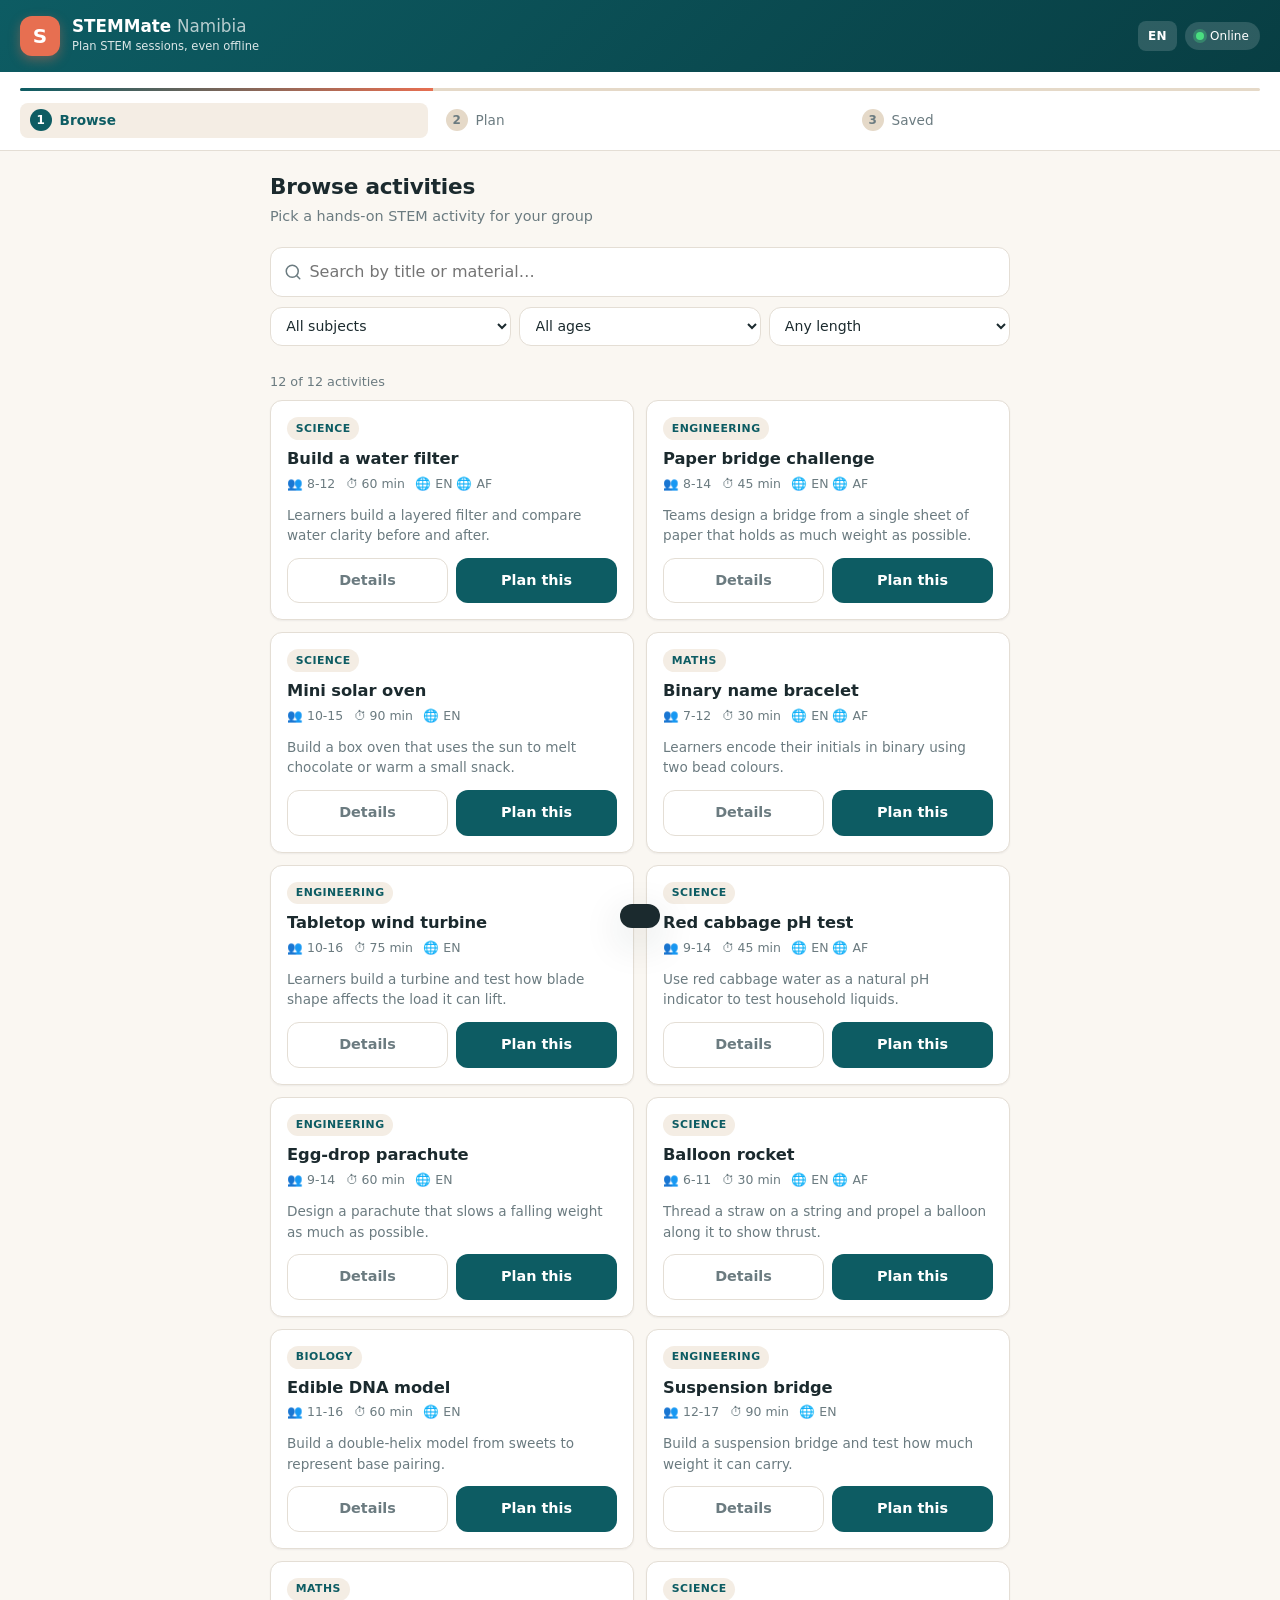
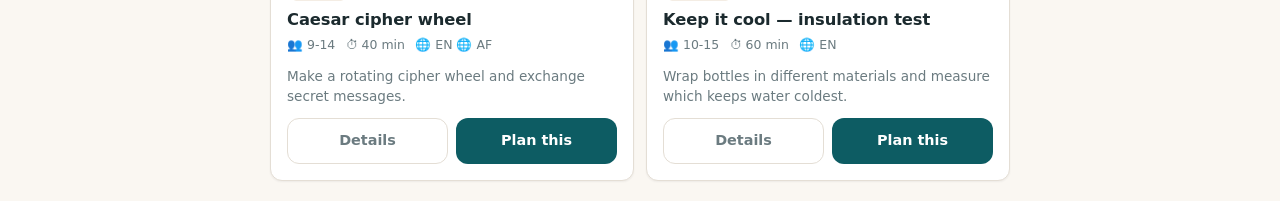
==== commit c82566dc: "Add baseline trace comment to index.html" ====
--- a/index.html
+++ b/index.html
@@ -1,3 +1,5 @@
+<!--Baseline trace: FR-01 Filter, FR-03 Plan form, PR_01 no pupil names-->
+
 <!DOCTYPE html>
 <html lang="en">
 <head>
@@ -236,4 +238,4 @@
 
 <script src="script.js"></script>
 </body>
-</html>+</html>
--- a/styles.css
+++ b/styles.css
@@ -33,6 +33,7 @@
   padding-bottom: env(safe-area-inset-bottom);
 }
 
+
 button, input, select, textarea { font: inherit; color: inherit; }
 button { cursor: pointer; }
 
@@ -562,12 +563,14 @@
 .empty-state p { margin: 0 0 0.75rem; }
 
 /* ============= MODAL ============= */
+[hidden] { display: none !important; }
 .modal {
   position: fixed; inset: 0;
   display: grid; place-items: center;
   z-index: 100;
   padding: 1rem;
 }
+.modal[hidden] { display: none; }
 .modal-backdrop {
   position: absolute; inset: 0;
   background: rgba(27,42,46,0.5);
@@ -658,6 +661,7 @@
   z-index: 30;
   animation: slideDown 0.3s ease;
 }
+.offline-banner[hidden] { display: none; }
 @keyframes slideDown {
   from { transform: translateY(-100%); }
   to { transform: translateY(0); }
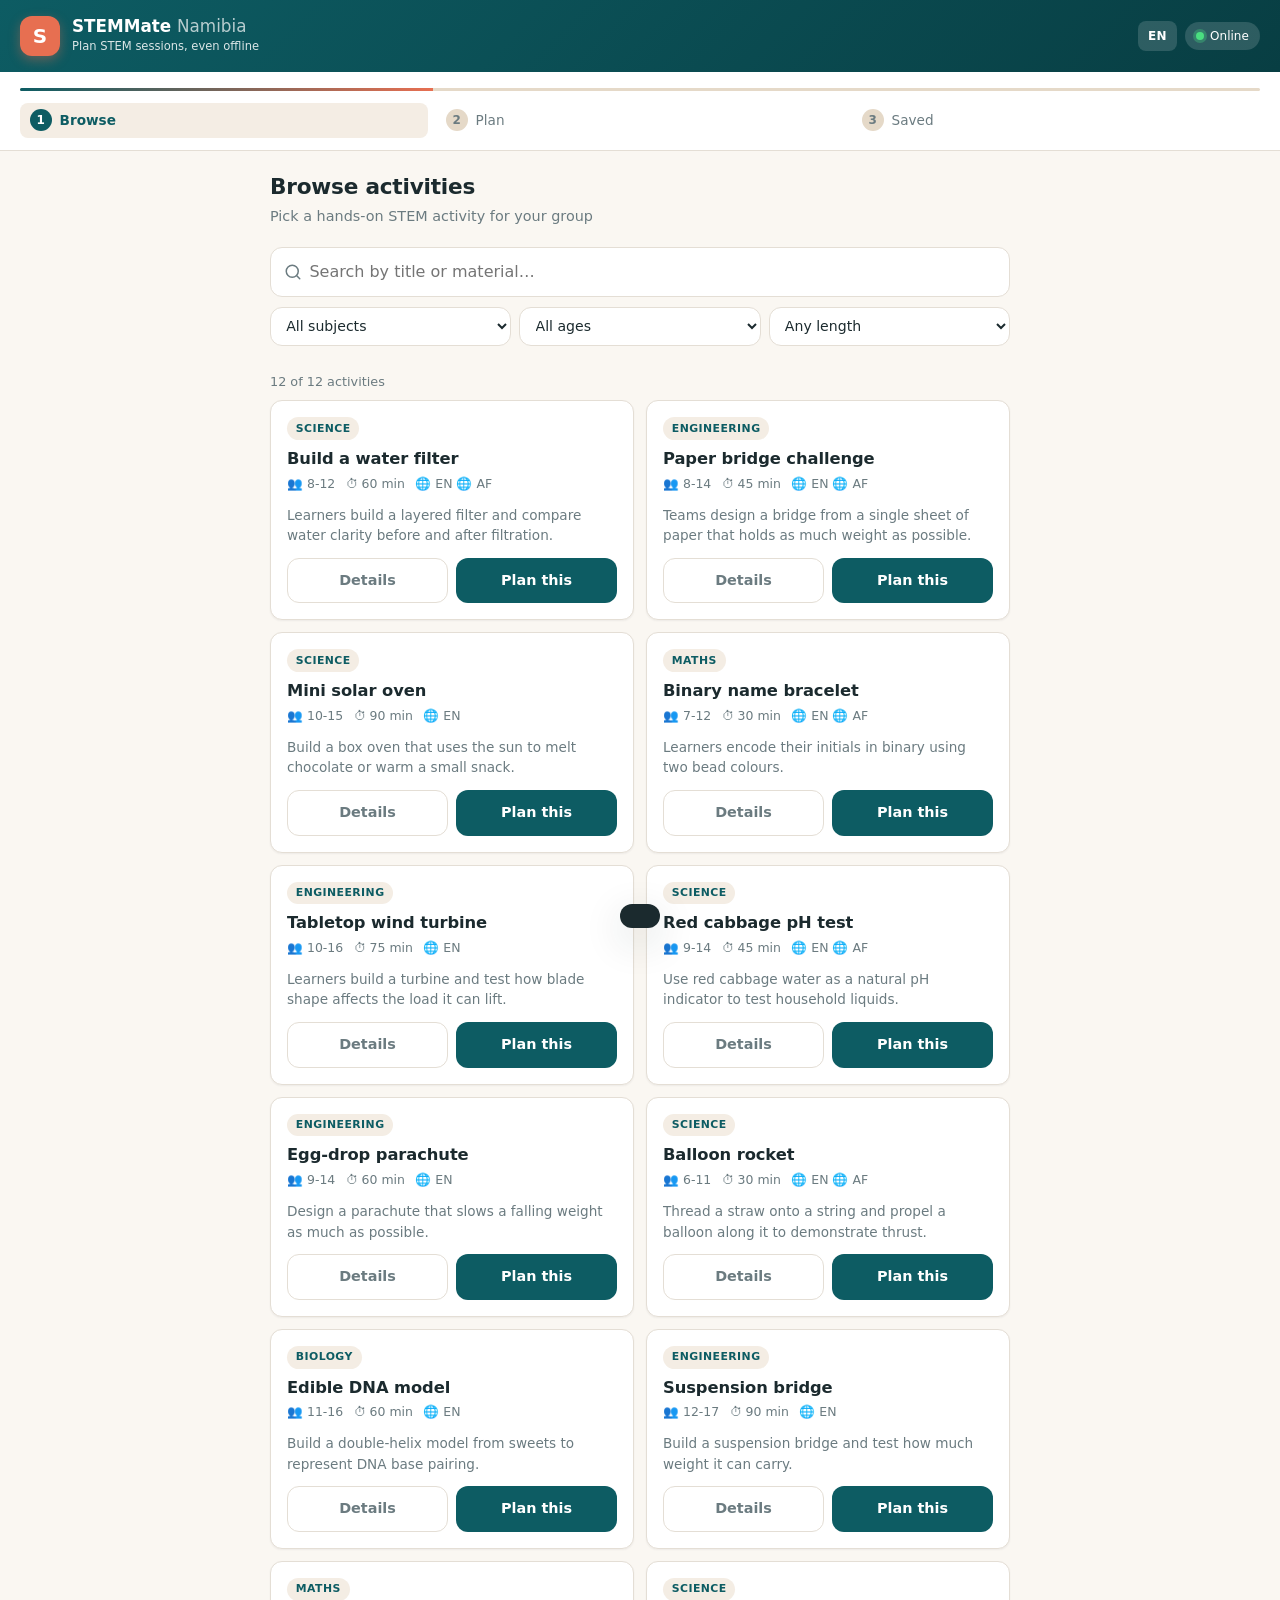
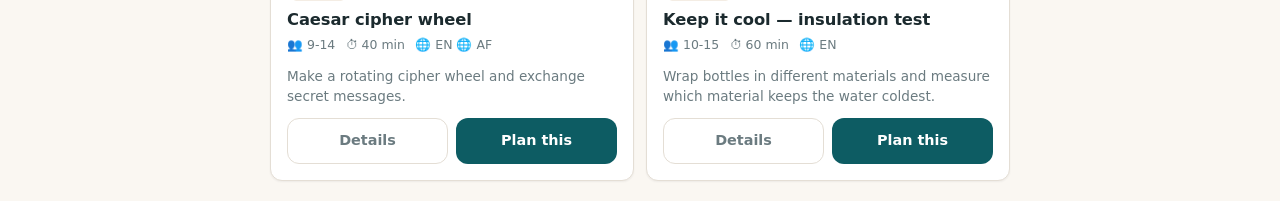
==== commit e8b977b6: "Update baseline trace comment in index.html" ====
--- a/index.html
+++ b/index.html
@@ -1,4 +1,4 @@
-<!--Baseline trace: FR-01 Filter, FR-03 Plan form, PR_01 no pupil names-->
+<!--Baseline trace: FR-01 Filter, FR-03 Plan form, PR_01 no pupil names, QR-02 A01-A07 SR-01 Deferred D3 - songle-user demo-->
 
 <!DOCTYPE html>
 <html lang="en">
--- a/styles.css
+++ b/styles.css
@@ -1,4 +1,4 @@
-
+/*QR-02 Accessibility- keyboard focus, high contrast, non-color cues-*/
 :root {
   --primary: #0d5c63;
   --primary-light: #17868f;
@@ -667,6 +667,67 @@
   to { transform: translateY(0); }
 }
 
+/* ============= UI POLISH / RESPONSIVE ============= */
+@media (max-width: 640px) {
+  .app-header {
+    padding: 0.85rem 1rem;
+  }
+
+  .tagline {
+    display: none;
+  }
+
+  .header-actions {
+    gap: 0.35rem;
+  }
+
+  .progress {
+    top: 64px;
+    padding: 0.75rem 0.85rem 0.6rem;
+  }
+
+  .step {
+    padding: 0.4rem;
+    justify-content: center;
+  }
+
+  .step span:not(.step-num) {
+    display: none;
+  }
+
+  main {
+    padding: 1rem;
+  }
+
+  .panel-head {
+    flex-direction: column;
+    margin-bottom: 1rem;
+  }
+
+  .activity-card {
+    padding: 0.9rem;
+  }
+
+  .plan-card {
+    padding: 0.9rem;
+  }
+
+  .sync-summary {
+    gap: 0.45rem;
+  }
+}
+
+@media (prefers-reduced-motion: reduce) {
+  *,
+  *::before,
+  *::after {
+    scroll-behavior: auto !important;
+    animation-duration: 0.01ms !important;
+    animation-iteration-count: 1 !important;
+    transition-duration: 0.01ms !important;
+  }
+}
+
 /* ============= PRINT ============= */
 .print-only { display: none; }
 @media print {
@@ -674,4 +735,4 @@
   .print-only { display: block; padding: 2rem; }
   .print-only h1 { font-size: 1.5rem; }
   .print-only .plan-section { page-break-inside: avoid; margin-bottom: 1.5rem; }
-}+}
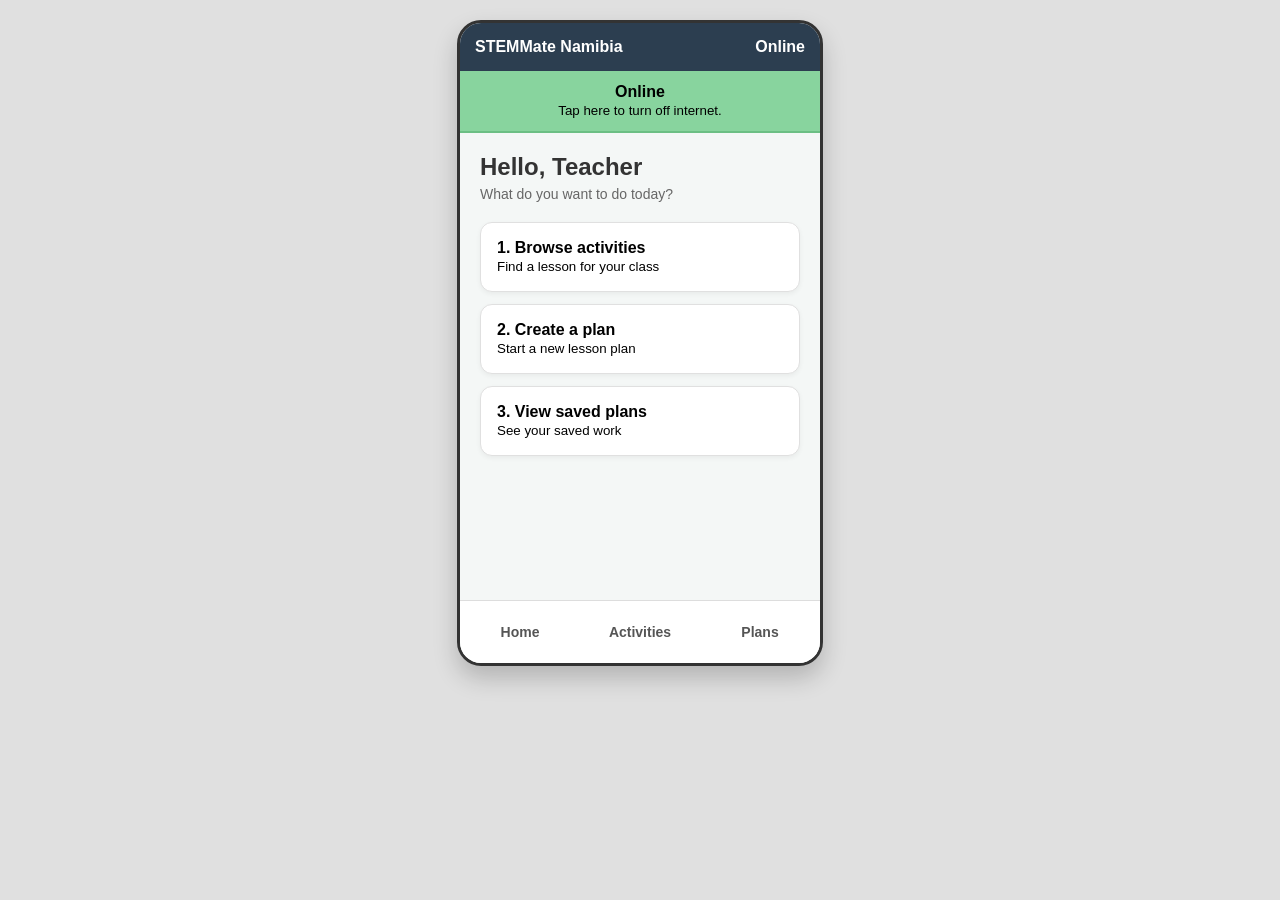
==== commit a38b5d08: "updated the interface with a few functionalities" ====
--- a/index.html
+++ b/index.html
@@ -1,241 +1,125 @@
-<!--Baseline trace: FR-01 Filter, FR-03 Plan form, PR_01 no pupil names, QR-02 A01-A07 SR-01 Deferred D3 - songle-user demo-->
-
 <!DOCTYPE html>
 <html lang="en">
 <head>
-  <meta charset="UTF-8" />
-  <meta name="viewport" content="width=device-width, initial-scale=1, viewport-fit=cover" />
-  <meta name="theme-color" content="#0d5c63" />
-  <meta name="description" content="Offline-first STEM session planner for Namibian facilitators" />
-  <title>STEMMate Namibia</title>
-  <link rel="manifest" href="manifest.json" />
-  <link rel="stylesheet" href="styles.css" />
+    <meta charset="UTF-8">
+    <meta name="viewport" content="width=device-width, initial-scale=1.0">
+    <title>STEMMate Namibia</title>
+    <link rel="stylesheet" href="styles.css">
 </head>
 <body>
 
-<!-- ============ HEADER ============ -->
-<header class="app-header">
-  <div class="brand">
-    <div class="logo" aria-hidden="true">S</div>
-    <div>
-      <h1>STEMMate <span>Namibia</span></h1>
-      <p class="tagline" data-i18n="tagline">Plan STEM sessions, even offline</p>
+<div class="phone-frame">
+    
+    <!-- Top Header -->
+    <div class="header">
+        <span>STEMMate Namibia</span>
+        <span id="network-status-text">Online</span>
     </div>
-  </div>
-  <div class="header-actions">
-    <button id="lang-toggle" class="icon-btn" title="Language" aria-label="Toggle language">EN</button>
-    <div id="net-pill" class="net-pill online">
-      <span class="dot"></span><span id="net-label">Online</span>
-    </div>
-  </div>
-</header>
-
-<!-- ============ PROGRESS ============ -->
-<nav class="progress" aria-label="Progress">
-  <div class="progress-track"><div id="progress-fill" class="progress-fill"></div></div>
-  <ol class="steps">
-    <li class="step active" data-step="1">
-      <span class="step-num">1</span>
-      <span class="step-label" data-i18n="step.browse">Browse</span>
-    </li>
-    <li class="step" data-step="2">
-      <span class="step-num">2</span>
-      <span class="step-label" data-i18n="step.plan">Plan</span>
-    </li>
-    <li class="step" data-step="3">
-      <span class="step-num">3</span>
-      <span class="step-label" data-i18n="step.saved">Saved</span>
-    </li>
-  </ol>
-</nav>
-
-<main>
-
-  <!-- ============ STEP 1: BROWSE ============ -->
-  <section id="step-1" class="panel active" aria-labelledby="h-browse">
-    <header class="panel-head">
-      <div>
-        <h2 id="h-browse" data-i18n="browse.title">Browse activities</h2>
-        <p class="sub" data-i18n="browse.sub">Pick a hands-on STEM activity for your group</p>
-      </div>
-    </header>
-
-    <div class="toolbar">
-      <div class="search">
-        <svg viewBox="0 0 24 24" aria-hidden="true"><path d="M21 21l-4.3-4.3M11 19a8 8 0 110-16 8 8 0 010 16z" fill="none" stroke="currentColor" stroke-width="2" stroke-linecap="round"/></svg>
-        <input id="search" type="search" placeholder="Search by title or material…" aria-label="Search activities" />
-      </div>
-      <div class="filter-row">
-        <select id="filter-subject" aria-label="Subject"><option value="">All subjects</option></select>
-        <select id="filter-age" aria-label="Age"><option value="">All ages</option></select>
-        <select id="filter-duration" aria-label="Duration">
-          <option value="">Any length</option>
-          <option value="short">≤ 45 min</option>
-          <option value="medium">45 – 75 min</option>
-          <option value="long">75+ min</option>
-        </select>
-      </div>
-      <div id="filter-chips" class="chips" aria-live="polite"></div>
+    
+    <!-- Clickable Offline Banner -->
+    <div id="offline-banner" onclick="toggleOfflineMode()">
+        <strong>Online</strong><br>
+        <small>Tap here to turn off internet.</small>
     </div>
 
-    <div id="activity-count" class="result-count"></div>
-    <ul id="activity-list" class="activity-grid"></ul>
-    <div id="no-activities" class="empty-state" hidden>
-      <div class="empty-icon">🔍</div>
-      <p>No activities match your filters.</p>
-      <button type="button" class="link-btn" id="clear-filters">Clear filters</button>
-    </div>
-  </section>
-
-  <!-- ============ STEP 2: PLAN ============ -->
-  <section id="step-2" class="panel" aria-labelledby="h-plan">
-    <header class="panel-head">
-      <div>
-        <h2 id="h-plan" data-i18n="plan.title">New session plan</h2>
-        <p class="sub" data-i18n="plan.sub">Draft a plan with safety and inclusion checks</p>
-      </div>
-      <span id="draft-pill" class="draft-pill" hidden>Draft</span>
-    </header>
-
-    <div id="template-picker" class="templates">
-      <p class="templates-label">Quick start:</p>
-      <button type="button" class="template-btn" data-template="outreach">30-min outreach</button>
-      <button type="button" class="template-btn" data-template="workshop">2-hour workshop</button>
-      <button type="button" class="template-btn" data-template="club">After-school club</button>
+    <!-- 1. HOME SCREEN -->
+    <div id="screen-home" class="content screen active-screen">
+        <h2>Hello, Teacher</h2>
+        <p class="subtitle">What do you want to do today?</p>
+        
+        <div class="card" onclick="showScreen('screen-activities')">
+            <strong>1. Browse activities</strong><br>
+            <small>Find a lesson for your class</small>
+        </div>
+        
+        <div class="card" onclick="showScreen('screen-create-plan')">
+            <strong>2. Create a plan</strong><br>
+            <small>Start a new lesson plan</small>
+        </div>
+        
+        <div class="card" onclick="showScreen('screen-saved')">
+            <strong>3. View saved plans</strong><br>
+            <small>See your saved work</small>
+        </div>
     </div>
 
-    <form id="plan-form" novalidate>
-      <div class="field">
-        <label for="plan-activity" data-i18n="plan.activity">Activity</label>
-        <select id="plan-activity" required></select>
-        <small class="field-error" data-for="plan-activity"></small>
-      </div>
-
-      <div class="grid-2">
-        <div class="field">
-          <label for="plan-date" data-i18n="plan.date">Date</label>
-          <input id="plan-date" type="date" required />
-          <small class="field-error" data-for="plan-date"></small>
+    <!-- 2. BROWSE ACTIVITIES SCREEN -->
+    <div id="screen-activities" class="content screen">
+        <h2>Activities</h2>
+        <p class="subtitle">Pick a lesson to teach.</p>
+        
+        <div class="filter-bar">
+            <button class="filter-btn active" onclick="filterActivities('All')">All</button>
+            <button class="filter-btn" onclick="filterActivities('Beginner')">Beginner</button>
+            <button class="filter-btn" onclick="filterActivities('Intermediate')">Intermediate</button>
+            <button class="filter-btn" onclick="filterActivities('Advance')">Advance</button>
         </div>
-        <div class="field">
-          <label for="plan-time" data-i18n="plan.time">Start time</label>
-          <input id="plan-time" type="time" value="09:00" />
+        
+        <div id="activity-list">
+            <!-- JavaScript will put the activities here -->
         </div>
-      </div>
-
-      <div class="grid-3">
-        <div class="field">
-          <label for="plan-duration" data-i18n="plan.duration">Duration (min)</label>
-          <input id="plan-duration" type="number" min="15" step="15" value="60" required />
-          <small class="field-error" data-for="plan-duration"></small>
-        </div>
-        <div class="field">
-          <label for="plan-group" data-i18n="plan.group">Group size</label>
-          <input id="plan-group" type="number" min="1" max="200" value="10" required />
-          <small class="field-error" data-for="plan-group"></small>
-        </div>
-        <div class="field">
-          <label for="plan-facilitator" data-i18n="plan.facilitator">Facilitator</label>
-          <input id="plan-facilitator" type="text" placeholder="Your name" required />
-          <small class="field-error" data-for="plan-facilitator"></small>
-        </div>
-      </div>
-
-      <div class="field">
-        <label for="plan-location" data-i18n="plan.location">Location (optional)</label>
-        <input id="plan-location" type="text" placeholder="School, community hall…" />
-      </div>
-
-      <div class="checks-grid">
-        <fieldset class="checks safety">
-          <legend>🛡️ <span data-i18n="plan.safety">Safety</span></legend>
-          <label><input type="checkbox" data-check="safety" value="materials" /> Materials checked</label>
-          <label><input type="checkbox" data-check="safety" value="space" /> Space is safe</label>
-          <label><input type="checkbox" data-check="safety" value="firstaid" /> First-aid kit present</label>
-          <label><input type="checkbox" data-check="safety" value="supervision" /> Adequate supervision</label>
-        </fieldset>
-
-        <fieldset class="checks inclusion">
-          <legend>🤝 <span data-i18n="plan.inclusion">Inclusion</span></legend>
-          <label><input type="checkbox" data-check="inclusion" value="language" /> Language needs met</label>
-          <label><input type="checkbox" data-check="inclusion" value="access" /> Access needs met</label>
-          <label><input type="checkbox" data-check="inclusion" value="gender" /> Gender-balanced groups</label>
-          <label><input type="checkbox" data-check="inclusion" value="materials_shared" /> Materials shared fairly</label>
-        </fieldset>
-      </div>
-
-      <div class="field">
-        <label for="plan-notes" data-i18n="plan.notes">Notes</label>
-        <textarea id="plan-notes" rows="3" placeholder="Anything to remember for next time…"></textarea>
-      </div>
-
-      <div class="actions sticky">
-        <span id="autosave-hint" class="hint">Autosaves every 30s</span>
-        <div class="actions-right">
-          <button type="button" id="reset-form" class="ghost" data-i18n="plan.clear">Clear</button>
-          <button type="submit" class="primary" data-i18n="plan.save">Save plan</button>
-        </div>
-      </div>
-    </form>
-  </section>
-
-  <!-- ============ STEP 3: SAVED ============ -->
-  <section id="step-3" class="panel" aria-labelledby="h-saved">
-    <header class="panel-head">
-      <div>
-        <h2 id="h-saved" data-i18n="saved.title">Saved plans</h2>
-        <p class="sub" data-i18n="saved.sub">Your session plans, synced or waiting</p>
-      </div>
-      <button type="button" id="new-plan-btn" class="primary small">+ New plan</button>
-    </header>
-
-    <div id="sync-summary" class="sync-summary"></div>
-
-    <div class="toolbar">
-      <div class="search">
-        <svg viewBox="0 0 24 24" aria-hidden="true"><path d="M21 21l-4.3-4.3M11 19a8 8 0 110-16 8 8 0 010 16z" fill="none" stroke="currentColor" stroke-width="2" stroke-linecap="round"/></svg>
-        <input id="plan-search" type="search" placeholder="Search saved plans…" />
-      </div>
-      <div class="filter-row">
-        <select id="filter-status" aria-label="Status">
-          <option value="">All statuses</option>
-          <option value="synced">Synced</option>
-          <option value="pending">Pending</option>
-          <option value="conflict">Conflict</option>
-        </select>
-      </div>
     </div>
 
-    <ul id="plan-list" class="plan-list"></ul>
-    <div id="no-plans" class="empty-state" hidden>
-      <div class="empty-icon">📋</div>
-      <p>No plans yet.</p>
-      <button type="button" class="link-btn" data-goto="1">Browse activities →</button>
+    <!-- 3. CREATE PLAN SCREEN -->
+    <div id="screen-create-plan" class="content screen">
+        <h2>New Lesson Plan</h2>
+        <p class="subtitle" style="color: #666;">This saves automatically.</p>
+        
+        <div class="form-group">
+            <label for="plan-title">1. Title</label>
+            <input type="text" id="plan-title" placeholder="Name of the lesson">
+        </div>
+
+        <div class="form-group">
+            <label for="plan-steps">2. Steps</label>
+            <input type="text" id="plan-steps" placeholder="What will the students do?">
+        </div>
+
+        <div class="form-group">
+            <label for="plan-timing">3. Time Needed</label>
+            <input type="text" id="plan-timing" placeholder="How many minutes?">
+        </div>
+
+        <div class="form-group">
+            <label for="plan-materials">4. Materials</label>
+            <input type="text" id="plan-materials" placeholder="What items do you need?">
+        </div>
+
+        <div class="form-group">
+            <label for="plan-safety">5. Safety</label>
+            <input type="text" id="plan-safety" placeholder="Any safety rules?">
+        </div>
+
+        <div class="form-group">
+            <label for="plan-inclusion">6. Inclusion</label>
+            <input type="text" id="plan-inclusion" placeholder="How to include all students">
+        </div>
+        
+        <button class="btn btn-primary" onclick="savePlan()">Save Plan</button>
     </div>
-  </section>
 
-</main>
+    <!-- 4. SAVED PLANS SCREEN -->
+    <div id="screen-saved" class="content screen">
+        <h2>My Plans</h2>
+        <p class="subtitle">Check if your plans are uploaded.</p>
+        
+        <div id="saved-plans-list">
+            <!-- JavaScript will put the saved plans here -->
+        </div>
+    </div>
 
-<!-- ============ ACTIVITY DETAIL MODAL ============ -->
-<div id="activity-modal" class="modal" hidden>
-  <div class="modal-backdrop" data-close-modal></div>
-  <div class="modal-card" role="dialog" aria-modal="true" aria-labelledby="modal-title">
-    <button class="modal-close" data-close-modal aria-label="Close">×</button>
-    <div id="modal-body"></div>
-  </div>
-</div>
+    <!-- Friendly Toast Notification (Hidden by default) -->
+    <div id="toast-message" class="toast">Action successful!</div>
 
-<!-- ============ PRINT VIEW ============ -->
-<div id="print-root" class="print-only" aria-hidden="true"></div>
+    <!-- Bottom Navigation Bar -->
+    <div class="nav-bar" id="bottom-nav">
+        <button class="nav-btn" onclick="showScreen('screen-home')">Home</button>
+        <button class="nav-btn" onclick="showScreen('screen-activities')">Activities</button>
+        <button class="nav-btn" onclick="showScreen('screen-saved')">Plans</button>
+    </div>
 
-<!-- ============ TOAST ============ -->
-<div id="toast" class="toast" role="status" aria-live="polite"></div>
-
-<!-- ============ OFFLINE BANNER ============ -->
-<div id="offline-banner" class="offline-banner" hidden>
-  <span>You're offline. Changes will save locally and sync when you reconnect.</span>
 </div>
 
 <script src="script.js"></script>
 </body>
-</html>
+</html>
--- a/styles.css
+++ b/styles.css
@@ -1,738 +1,183 @@
-/*QR-02 Accessibility- keyboard focus, high contrast, non-color cues-*/
-:root {
-  --primary: #0d5c63;
-  --primary-light: #17868f;
-  --primary-dark: #083e43;
-  --accent: #e76f51;
-  --sand: #f4ede4;
-  --sand-dark: #e5d9c8;
-  --bg: #faf7f2;
-  --card: #ffffff;
-  --text: #1b2a2e;
-  --muted: #6b7b80;
-  --border: #e4ded5;
-  --danger: #c0392b;
-  --warn: #d97706;
-  --ok: #2e8b57;
-  --radius: 12px;
-  --radius-sm: 8px;
-  --shadow-sm: 0 1px 2px rgba(27,42,46,0.06);
-  --shadow: 0 4px 16px rgba(27,42,46,0.08);
-  --shadow-lg: 0 12px 40px rgba(27,42,46,0.16);
+/* Basic page setup */
+body {
+    font-family: 'Segoe UI', Tahoma, Geneva, Verdana, sans-serif;
+    background-color: #e0e0e0;
+    display: flex;
+    justify-content: center;
+    padding: 20px;
+    margin: 0;
 }
 
-* { box-sizing: border-box; }
-html, body { margin: 0; padding: 0; }
-
-body {
-  font-family: system-ui, -apple-system, "Segoe UI", Roboto, "Helvetica Neue", sans-serif;
-  background: var(--bg);
-  color: var(--text);
-  line-height: 1.5;
-  -webkit-font-smoothing: antialiased;
-  padding-bottom: env(safe-area-inset-bottom);
+/* The simulated mobile phone body */
+.phone-frame {
+    width: 360px;
+    height: 640px;
+    background-color: #f4f7f6;
+    border: 3px solid #333;
+    border-radius: 24px;
+    overflow: hidden;
+    display: flex;
+    flex-direction: column;
+    box-shadow: 0 12px 24px rgba(0,0,0,0.2);
+    position: relative;
 }
 
-
-button, input, select, textarea { font: inherit; color: inherit; }
-button { cursor: pointer; }
-
-/* ============= HEADER ============= */
-.app-header {
-  display: flex;
-  justify-content: space-between;
-  align-items: center;
-  gap: 1rem;
-  padding: 1rem 1.25rem;
-  background: linear-gradient(135deg, var(--primary) 0%, var(--primary-dark) 100%);
-  color: white;
-  position: sticky;
-  top: 0;
-  z-index: 20;
+/* Accessibility: Clear focus outline for keyboard users */
+*:focus {
+    outline: 3px solid #0056b3;
+    outline-offset: 2px;
 }
 
-.brand { display: flex; align-items: center; gap: 0.75rem; }
-
-.logo {
-  width: 40px; height: 40px;
-  border-radius: 12px;
-  background: var(--accent);
-  display: grid; place-items: center;
-  font-weight: 800; font-size: 1.25rem;
-  color: white;
-  box-shadow: 0 4px 12px rgba(231,111,81,0.4);
+/* Header and Banners */
+.header {
+    background-color: #2c3e50;
+    color: white;
+    padding: 15px;
+    display: flex;
+    justify-content: space-between;
+    font-weight: bold;
 }
 
-.app-header h1 { font-size: 1.05rem; margin: 0; line-height: 1.2; }
-.app-header h1 span { opacity: 0.7; font-weight: 400; }
-.tagline { font-size: 0.72rem; margin: 0.1rem 0 0; opacity: 0.85; }
-
-.header-actions { display: flex; align-items: center; gap: 0.5rem; }
-
-.icon-btn {
-  background: rgba(255,255,255,0.15);
-  border: none;
-  color: white;
-  font-weight: 700;
-  font-size: 0.75rem;
-  padding: 0.35rem 0.6rem;
-  border-radius: 8px;
-  letter-spacing: 0.03em;
-}
-.icon-btn:hover { background: rgba(255,255,255,0.25); }
-
-.net-pill {
-  display: flex; align-items: center; gap: 0.4rem;
-  padding: 0.3rem 0.7rem;
-  border-radius: 999px;
-  background: rgba(255,255,255,0.15);
-  font-size: 0.75rem;
-}
-.net-pill .dot {
-  width: 8px; height: 8px; border-radius: 50%;
-  background: #4ade80;
-  box-shadow: 0 0 0 3px rgba(74,222,128,0.3);
-}
-.net-pill.offline { background: rgba(192,57,43,0.35); }
-.net-pill.offline .dot { background: #fca5a5; box-shadow: 0 0 0 3px rgba(252,165,165,0.3); }
-
-/* ============= PROGRESS ============= */
-.progress {
-  background: var(--card);
-  border-bottom: 1px solid var(--border);
-  position: relative;
-  padding: 1rem 1.25rem 0.75rem;
-  position: sticky;
-  top: 72px;
-  z-index: 15;
-}
-.progress-track {
-  height: 3px;
-  background: var(--sand-dark);
-  border-radius: 999px;
-  overflow: hidden;
-  margin-bottom: 0.75rem;
-}
-.progress-fill {
-  height: 100%;
-  background: linear-gradient(90deg, var(--primary), var(--accent));
-  width: 33.33%;
-  transition: width 0.35s cubic-bezier(0.4,0,0.2,1);
+#offline-banner {
+    background-color: #88d49e;
+    color: #000;
+    padding: 12px 15px;
+    cursor: pointer;
+    text-align: center;
+    border-bottom: 2px solid #6cbf84;
 }
 
-.steps {
-  display: flex;
-  list-style: none;
-  padding: 0; margin: 0;
-  gap: 0.5rem;
-}
-.step {
-  flex: 1;
-  display: flex; align-items: center; gap: 0.5rem;
-  padding: 0.4rem 0.6rem;
-  border-radius: var(--radius-sm);
-  cursor: pointer;
-  color: var(--muted);
-  font-size: 0.85rem;
-  transition: all 0.2s;
-  user-select: none;
-}
-.step:hover { background: var(--sand); }
-.step.active { color: var(--primary); font-weight: 600; background: var(--sand); }
-.step-num {
-  width: 22px; height: 22px;
-  border-radius: 50%;
-  background: var(--sand-dark);
-  display: grid; place-items: center;
-  font-size: 0.75rem; font-weight: 700;
-  color: var(--muted);
-  flex-shrink: 0;
-}
-.step.active .step-num { background: var(--primary); color: white; }
-.step.done .step-num { background: var(--ok); color: white; }
-
-/* ============= LAYOUT ============= */
-main { padding: 1.25rem; max-width: 780px; margin: 0 auto; }
-.panel { display: none; animation: fadeIn 0.25s ease; }
-.panel.active { display: block; }
-
-@keyframes fadeIn {
-  from { opacity: 0; transform: translateY(6px); }
-  to { opacity: 1; transform: translateY(0); }
+.is-offline {
+    background-color: #ffb3b3 !important;
+    border-bottom: 2px solid #ff6666 !important;
 }
 
-.panel-head {
-  display: flex; justify-content: space-between; align-items: flex-start;
-  gap: 1rem; margin-bottom: 1.25rem;
+/* Screen Management */
+.content {
+    flex: 1;
+    padding: 20px;
+    overflow-y: auto;
 }
-.panel-head h2 { margin: 0; font-size: 1.35rem; letter-spacing: -0.01em; }
-.panel-head .sub { margin: 0.15rem 0 0; color: var(--muted); font-size: 0.9rem; }
+.screen { display: none; }
+.active-screen { display: block; }
 
-/* ============= TOOLBAR / FILTERS ============= */
-.toolbar { display: grid; gap: 0.6rem; margin-bottom: 1rem; }
+h2 { margin-top: 0; margin-bottom: 5px; color: #333; }
+.subtitle { margin-top: 0; color: #666; font-size: 14px; margin-bottom: 20px; }
 
-.search {
-  position: relative;
+/* Cards */
+.card {
+    background: white;
+    border: 1px solid #e0e0e0;
+    padding: 16px;
+    border-radius: 12px;
+    margin-bottom: 12px;
+    cursor: pointer;
+    box-shadow: 0 2px 5px rgba(0,0,0,0.05);
+    transition: transform 0.1s ease;
 }
-.search svg {
-  position: absolute; left: 0.85rem; top: 50%; transform: translateY(-50%);
-  width: 18px; height: 18px; color: var(--muted);
-  pointer-events: none;
+.card:active { transform: scale(0.98); background-color: #f9f9f9; }
+
+/* Forms */
+.form-group {
+    margin-bottom: 15px;
 }
-.search input {
-  width: 100%;
-  padding: 0.75rem 0.9rem 0.75rem 2.4rem;
-  border: 1px solid var(--border);
-  border-radius: var(--radius);
-  background: var(--card);
-  transition: border 0.15s, box-shadow 0.15s;
+label {
+    display: block;
+    font-weight: bold;
+    font-size: 14px;
+    color: #444;
+    margin-bottom: 5px;
 }
-.search input:focus {
-  outline: none;
-  border-color: var(--primary-light);
-  box-shadow: 0 0 0 3px rgba(13,92,99,0.12);
+input {
+    width: 100%;
+    box-sizing: border-box;
+    padding: 14px;
+    border: 1px solid #ccc;
+    border-radius: 8px;
+    font-size: 15px;
 }
 
-.filter-row {
-  display: grid;
-  grid-template-columns: repeat(auto-fit, minmax(120px, 1fr));
-  gap: 0.5rem;
-}
-.filter-row select {
-  padding: 0.6rem 0.7rem;
-  border: 1px solid var(--border);
-  border-radius: var(--radius);
-  background: var(--card);
-  font-size: 0.88rem;
-}
-
-.chips { display: flex; flex-wrap: wrap; gap: 0.4rem; }
-.chip {
-  font-size: 0.75rem;
-  padding: 0.25rem 0.7rem;
-  border-radius: 999px;
-  background: var(--sand-dark);
-  color: var(--text);
-  display: inline-flex; align-items: center; gap: 0.3rem;
-}
-.chip button {
-  background: none; border: none; padding: 0;
-  color: var(--muted); font-size: 1rem; line-height: 1;
-}
-.chip button:hover { color: var(--danger); }
-
-.result-count {
-  font-size: 0.8rem;
-  color: var(--muted);
-  margin-bottom: 0.6rem;
+/* Buttons */
+.btn {
+    display: block;
+    width: 100%;
+    padding: 14px;
+    border: none;
+    border-radius: 8px;
+    cursor: pointer;
+    font-weight: bold;
+    font-size: 16px;
 }
 .btn-primary { background-color: #2c3e50; color: white; margin-top: 20px; }
 .btn-primary:active { background-color: #1a252f; }
 
-/* ============= ACTIVITY CARDS ============= */
-.activity-grid {
-  list-style: none; padding: 0; margin: 0;
-  display: grid; gap: 0.75rem;
-  grid-template-columns: 1fr;
+.btn-small { padding: 10px; background-color: #ecf0f1; color: #333; margin-top: 10px; border: 1px solid #bdc3c7;}
+.btn-small:active { background-color: #bdc3c7; }
+
+/* Bottom Navigation */
+.nav-bar {
+    display: flex;
+    justify-content: space-around;
+    background-color: #fff;
+    padding: 15px 0;
+    border-top: 1px solid #ddd;
 }
-
-@media (min-width: 560px) {
-  .activity-grid { grid-template-columns: repeat(2, 1fr); }
-}
-
-.activity-card {
-  background: var(--card);
-  border: 1px solid var(--border);
-  border-radius: var(--radius);
-  padding: 1rem;
-  cursor: pointer;
-  transition: all 0.2s;
-  display: flex; flex-direction: column;
-  box-shadow: var(--shadow-sm);
-}
-.activity-card:hover {
-  border-color: var(--primary-light);
-  box-shadow: var(--shadow);
-  transform: translateY(-2px);
-}
-
-.activity-card .subject-badge {
-  display: inline-block;
-  font-size: 0.68rem;
-  font-weight: 600;
-  letter-spacing: 0.04em;
-  text-transform: uppercase;
-  padding: 0.2rem 0.55rem;
-  border-radius: 999px;
-  background: var(--sand);
-  color: var(--primary);
-  margin-bottom: 0.5rem;
-  align-self: flex-start;
-}
-.activity-card h3 {
-  margin: 0 0 0.35rem;
-  font-size: 1.02rem;
-  line-height: 1.3;
-  letter-spacing: -0.005em;
-}
-.activity-card .meta {
-  display: flex; flex-wrap: wrap; gap: 0.65rem;
-  font-size: 0.78rem;
-  color: var(--muted);
-  margin-bottom: 0.7rem;
-}
-.activity-card .meta span { display: inline-flex; align-items: center; gap: 0.25rem; }
-.activity-card .summary {
-  font-size: 0.85rem;
-  color: var(--muted);
-  margin: 0 0 0.75rem;
-  display: -webkit-box;
-  line-clamp: 2;
-  -webkit-line-clamp: 2;
-  -webkit-box-orient: vertical;
-  overflow: hidden;
-}
-.activity-card .card-actions {
-  display: flex; gap: 0.5rem;
-  margin-top: auto;
-}
-.activity-card .card-actions button { flex: 1; }
-
-/* ============= BUTTONS ============= */
-button.primary, button.ghost, button.link-btn {
-  border: 1px solid transparent;
-  border-radius: var(--radius);
-  padding: 0.7rem 1.1rem;
-  font-weight: 600;
-  font-size: 0.9rem;
-  transition: all 0.15s;
-}
-button.primary {
-  background: var(--primary);
-  color: white;
-}
-button.primary:hover { background: var(--primary-dark); }
-button.primary.small { padding: 0.45rem 0.85rem; font-size: 0.85rem; }
-
-button.ghost {
-  background: transparent;
-  color: var(--muted);
-  border-color: var(--border);
-}
-button.ghost:hover { color: var(--text); border-color: var(--muted); }
-
-button.link-btn {
-  background: none;
-  color: var(--primary);
-  padding: 0;
-  text-decoration: underline;
-  font-weight: 500;
-}
-button.link-btn:hover { color: var(--primary-dark); }
-
-button.danger { color: var(--danger); }
-button.danger:hover { border-color: var(--danger); color: var(--danger); }
-
-/* ============= FORM ============= */
-#plan-form { display: grid; gap: 1rem; }
-
-.field { display: grid; gap: 0.3rem; }
-.field label {
-  font-size: 0.82rem;
-  font-weight: 600;
-  color: var(--text);
-  letter-spacing: 0.01em;
-}
-.field input, .field select, .field textarea {
-  width: 100%;
-  padding: 0.7rem 0.85rem;
-  border: 1px solid var(--border);
-  border-radius: var(--radius);
-  background: var(--card);
-  transition: border 0.15s, box-shadow 0.15s;
-}
-.field input:focus, .field select:focus, .field textarea:focus {
-  outline: none;
-  border-color: var(--primary-light);
-  box-shadow: 0 0 0 3px rgba(13,92,99,0.1);
-}
-.field textarea { resize: vertical; min-height: 70px; font-family: inherit; }
-
-.field-error {
-  font-size: 0.75rem;
-  color: var(--danger);
-  min-height: 0;
-}
-.field.invalid input, .field.invalid select { border-color: var(--danger); }
-
-.grid-2 { display: grid; gap: 0.75rem; grid-template-columns: 1fr 1fr; }
-.grid-3 { display: grid; gap: 0.75rem; grid-template-columns: repeat(3, 1fr); }
-@media (max-width: 520px) {
-  .grid-2, .grid-3 { grid-template-columns: 1fr; }
+.nav-btn {
+    background: none;
+    border: none;
+    color: #555;
+    cursor: pointer;
+    font-size: 14px;
+    font-weight: bold;
+    flex: 1;
+    padding: 8px;
 }
 .nav-btn:hover, .nav-btn:focus { color: #0056b3; }
 
-/* ============= CHECKLISTS ============= */
-.checks-grid {
-  display: grid;
-  gap: 0.75rem;
-  grid-template-columns: 1fr;
+/* Activity Filters */
+.filter-bar {
+    display: flex;
+    gap: 8px;
+    margin-bottom: 20px;
+    overflow-x: auto;
+    padding-bottom: 5px;
 }
-@media (min-width: 560px) {
-  .checks-grid { grid-template-columns: 1fr 1fr; }
-}
-
-fieldset.checks {
-  border: 1px solid var(--border);
-  border-radius: var(--radius);
-  padding: 0.85rem 1rem;
-  margin: 0;
-  display: grid;
-  gap: 0.5rem;
-}
-fieldset.checks legend {
-  font-weight: 600;
-  font-size: 0.85rem;
-  padding: 0 0.4rem;
-  letter-spacing: 0.01em;
-}
-fieldset.checks.safety {
-  background: linear-gradient(180deg, #fff5f5 0%, #fff 100%);
-  border-color: #fecaca;
-}
-fieldset.checks.safety legend { color: var(--danger); }
-fieldset.checks.inclusion {
-  background: linear-gradient(180deg, #f0fdf4 0%, #fff 100%);
-  border-color: #bbf7d0;
-}
-fieldset.checks.inclusion legend { color: #166534; }
-
-fieldset.checks label {
-  display: flex; align-items: center; gap: 0.55rem;
-  font-size: 0.88rem;
-  cursor: pointer;
-  padding: 0.15rem 0;
-}
-fieldset.checks input[type="checkbox"] {
-  width: 18px; height: 18px;
-  accent-color: var(--primary);
-  cursor: pointer;
-  flex-shrink: 0;
+.filter-btn {
+    padding: 10px 16px;
+    border: 1px solid #2c3e50;
+    background: transparent;
+    border-radius: 20px;
+    cursor: pointer;
+    font-size: 14px;
+    white-space: nowrap;
 }
 .filter-btn.active { background: #2c3e50; color: white; }
 
-/* ============= TEMPLATES ============= */
-.templates {
-  display: flex; flex-wrap: wrap; align-items: center;
-  gap: 0.5rem;
-  margin-bottom: 1.25rem;
-  padding: 0.75rem 1rem;
-  background: var(--sand);
-  border-radius: var(--radius);
+/* Badges for Sync Status */
+.status-badge {
+    display: inline-block;
+    padding: 4px 10px;
+    border-radius: 12px;
+    font-size: 12px;
+    font-weight: bold;
+    margin-top: 8px;
 }
-.templates-label {
-  font-size: 0.8rem;
-  font-weight: 600;
-  color: var(--muted);
-  margin: 0 0.25rem 0 0;
-}
-.template-btn {
-  background: white;
-  border: 1px solid var(--border);
-  padding: 0.4rem 0.8rem;
-  border-radius: 999px;
-  font-size: 0.82rem;
-  font-weight: 500;
-  color: var(--text);
-  transition: all 0.15s;
-}
-.template-btn:hover {
-  background: var(--primary);
-  color: white;
-  border-color: var(--primary);
-}
+.status-synced { background: #d4edda; color: #155724; }
+.status-pending { background: #fff3cd; color: #856404; }
+.status-failed { background: #f8d7da; color: #721c24; }
 
-/* ============= ACTIONS ============= */
-.actions {
-  display: flex; justify-content: space-between; align-items: center;
-  gap: 0.75rem; flex-wrap: wrap;
-  padding-top: 0.75rem;
-  border-top: 1px solid var(--border);
-}
-.actions.sticky { position: sticky; bottom: 0; background: var(--bg); padding-bottom: 0.5rem; }
-.actions-right { display: flex; gap: 0.5rem; }
-.hint { font-size: 0.78rem; color: var(--muted); }
-
-.draft-pill {
-  font-size: 0.7rem;
-  font-weight: 600;
-  padding: 0.25rem 0.6rem;
-  border-radius: 999px;
-  background: var(--warn);
-  color: white;
-  letter-spacing: 0.03em;
-  text-transform: uppercase;
-}
-
-/* ============= PLAN LIST ============= */
-.plan-list { list-style: none; padding: 0; margin: 0; display: grid; gap: 0.75rem; }
-
-.plan-card {
-  background: var(--card);
-  border: 1px solid var(--border);
-  border-radius: var(--radius);
-  padding: 1rem;
-  box-shadow: var(--shadow-sm);
-  border-left: 4px solid var(--muted);
-}
-.plan-card[data-status="synced"] { border-left-color: var(--ok); }
-.plan-card[data-status="pending"] { border-left-color: var(--warn); }
-.plan-card[data-status="conflict"] { border-left-color: var(--danger); }
-
-.plan-card .plan-head {
-  display: flex; justify-content: space-between; gap: 0.75rem;
-  align-items: flex-start;
-  margin-bottom: 0.5rem;
-}
-.plan-card h3 { margin: 0 0 0.15rem; font-size: 1.02rem; line-height: 1.3; }
-.plan-card .meta {
-  display: flex; flex-wrap: wrap; gap: 0.75rem;
-  font-size: 0.8rem;
-  color: var(--muted);
-  margin-bottom: 0.35rem;
-}
-.plan-card .notes {
-  font-size: 0.85rem;
-  color: var(--muted);
-  margin: 0.5rem 0 0.75rem;
-  padding: 0.5rem 0.7rem;
-  background: var(--sand);
-  border-radius: var(--radius-sm);
-  border-left: 3px solid var(--sand-dark);
-}
-
-.badge {
-  display: inline-flex; align-items: center; gap: 0.3rem;
-  font-size: 0.72rem; font-weight: 600;
-  padding: 0.22rem 0.6rem;
-  border-radius: 999px;
-  white-space: nowrap;
-  letter-spacing: 0.02em;
-}
-.badge.synced { background: #dcfce7; color: #166534; }
-.badge.pending { background: #fef3c7; color: #92400e; }
-.badge.conflict { background: #fee2e2; color: #991b1b; }
-
-.plan-actions {
-  display: flex; flex-wrap: wrap; gap: 0.4rem;
-  padding-top: 0.65rem;
-  border-top: 1px solid var(--border);
-  margin-top: 0.65rem;
-}
-.plan-actions button {
-  font-size: 0.78rem;
-  padding: 0.4rem 0.7rem;
-  border: 1px solid var(--border);
-  background: white;
-  border-radius: var(--radius-sm);
-  color: var(--text);
-  font-weight: 500;
-}
-.plan-actions button:hover { border-color: var(--primary); color: var(--primary); }
-.plan-actions button.danger { color: var(--danger); }
-.plan-actions button.danger:hover { border-color: var(--danger); }
-
-.sync-summary {
-  font-size: 0.85rem;
-  color: var(--muted);
-  margin-bottom: 1rem;
-  display: flex; flex-wrap: wrap; gap: 0.75rem;
-  padding: 0.6rem 0.9rem;
-  background: var(--sand);
-  border-radius: var(--radius);
-}
-.sync-summary strong { color: var(--text); }
-
-/* ============= EMPTY STATE ============= */
-.empty-state {
-  text-align: center;
-  padding: 3rem 1rem;
-  color: var(--muted);
-}
-.empty-icon { font-size: 2.5rem; margin-bottom: 0.5rem; opacity: 0.7; }
-.empty-state p { margin: 0 0 0.75rem; }
-
-/* ============= MODAL ============= */
-[hidden] { display: none !important; }
-.modal {
-  position: fixed; inset: 0;
-  display: grid; place-items: center;
-  z-index: 100;
-  padding: 1rem;
-}
-.modal[hidden] { display: none; }
-.modal-backdrop {
-  position: absolute; inset: 0;
-  background: rgba(27,42,46,0.5);
-  animation: fadeIn 0.2s ease;
-  backdrop-filter: blur(2px);
-}
-.modal-card {
-  position: relative;
-  background: var(--card);
-  border-radius: 16px;
-  max-width: 520px;
-  width: 100%;
-  max-height: 85vh;
-  overflow-y: auto;
-  padding: 1.75rem;
-  box-shadow: var(--shadow-lg);
-  animation: modalIn 0.25s cubic-bezier(0.34,1.56,0.64,1);
-}
-@keyframes modalIn {
-  from { opacity: 0; transform: scale(0.95) translateY(10px); }
-  to { opacity: 1; transform: scale(1) translateY(0); }
-}
-.modal-close {
-  position: absolute; top: 0.75rem; right: 0.75rem;
-  background: var(--sand);
-  border: none;
-  width: 32px; height: 32px;
-  border-radius: 50%;
-  font-size: 1.2rem;
-  line-height: 1;
-  color: var(--muted);
-}
-.modal-close:hover { background: var(--sand-dark); color: var(--text); }
-
-.modal-card h2 { margin: 0 0 0.5rem; font-size: 1.3rem; }
-.modal-card .modal-meta {
-  display: flex; flex-wrap: wrap; gap: 0.75rem;
-  color: var(--muted);
-  font-size: 0.85rem;
-  margin-bottom: 1rem;
-}
-.modal-section { margin-top: 1rem; }
-.modal-section h3 {
-  font-size: 0.78rem;
-  text-transform: uppercase;
-  letter-spacing: 0.06em;
-  color: var(--muted);
-  margin: 0 0 0.4rem;
-}
-.modal-section p { margin: 0; font-size: 0.92rem; }
-.modal-section ul {
-  margin: 0; padding-left: 1.2rem;
-  font-size: 0.9rem;
-}
-.modal-section li { margin: 0.15rem 0; }
-.modal-actions {
-  display: flex; gap: 0.5rem; margin-top: 1.5rem;
-  padding-top: 1rem; border-top: 1px solid var(--border);
-}
-
-/* ============= TOAST ============= */
+/* Toast Notification */
 .toast {
-  position: fixed;
-  bottom: 1.25rem; left: 50%;
-  transform: translateX(-50%) translateY(200%);
-  background: #1b2a2e;
-  color: white;
-  padding: 0.75rem 1.25rem;
-  border-radius: var(--radius);
-  font-size: 0.88rem;
-  font-weight: 500;
-  box-shadow: var(--shadow-lg);
-  transition: transform 0.3s cubic-bezier(0.34,1.56,0.64,1);
-  z-index: 200;
-  max-width: calc(100vw - 2rem);
-}
-.toast.show { transform: translateX(-50%) translateY(0); }
-
-/* ============= OFFLINE BANNER ============= */
-.offline-banner {
-  position: fixed;
-  top: 0; left: 0; right: 0;
-  background: var(--warn);
-  color: white;
-  padding: 0.5rem 1rem;
-  font-size: 0.82rem;
-  text-align: center;
-  z-index: 30;
-  animation: slideDown 0.3s ease;
-}
-.offline-banner[hidden] { display: none; }
-@keyframes slideDown {
-  from { transform: translateY(-100%); }
-  to { transform: translateY(0); }
-}
-
-/* ============= UI POLISH / RESPONSIVE ============= */
-@media (max-width: 640px) {
-  .app-header {
-    padding: 0.85rem 1rem;
-  }
-
-  .tagline {
     display: none;
-  }
-
-  .header-actions {
-    gap: 0.35rem;
-  }
-
-  .progress {
-    top: 64px;
-    padding: 0.75rem 0.85rem 0.6rem;
-  }
-
-  .step {
-    padding: 0.4rem;
-    justify-content: center;
-  }
-
-  .step span:not(.step-num) {
-    display: none;
-  }
-
-  main {
-    padding: 1rem;
-  }
-
-  .panel-head {
-    flex-direction: column;
-    margin-bottom: 1rem;
-  }
-
-  .activity-card {
-    padding: 0.9rem;
-  }
-
-  .plan-card {
-    padding: 0.9rem;
-  }
-
-  .sync-summary {
-    gap: 0.45rem;
-  }
-}
-
-@media (prefers-reduced-motion: reduce) {
-  *,
-  *::before,
-  *::after {
-    scroll-behavior: auto !important;
-    animation-duration: 0.01ms !important;
-    animation-iteration-count: 1 !important;
-    transition-duration: 0.01ms !important;
-  }
-}
-
-/* ============= PRINT ============= */
-.print-only { display: none; }
-@media print {
-  body > *:not(.print-only) { display: none !important; }
-  .print-only { display: block; padding: 2rem; }
-  .print-only h1 { font-size: 1.5rem; }
-  .print-only .plan-section { page-break-inside: avoid; margin-bottom: 1.5rem; }
-}
+    position: absolute;
+    bottom: 80px;
+    left: 20px;
+    right: 20px;
+    background-color: #333;
+    color: white;
+    text-align: center;
+    padding: 15px;
+    border-radius: 8px;
+    box-shadow: 0 4px 8px rgba(0,0,0,0.3);
+    z-index: 1000;
+}
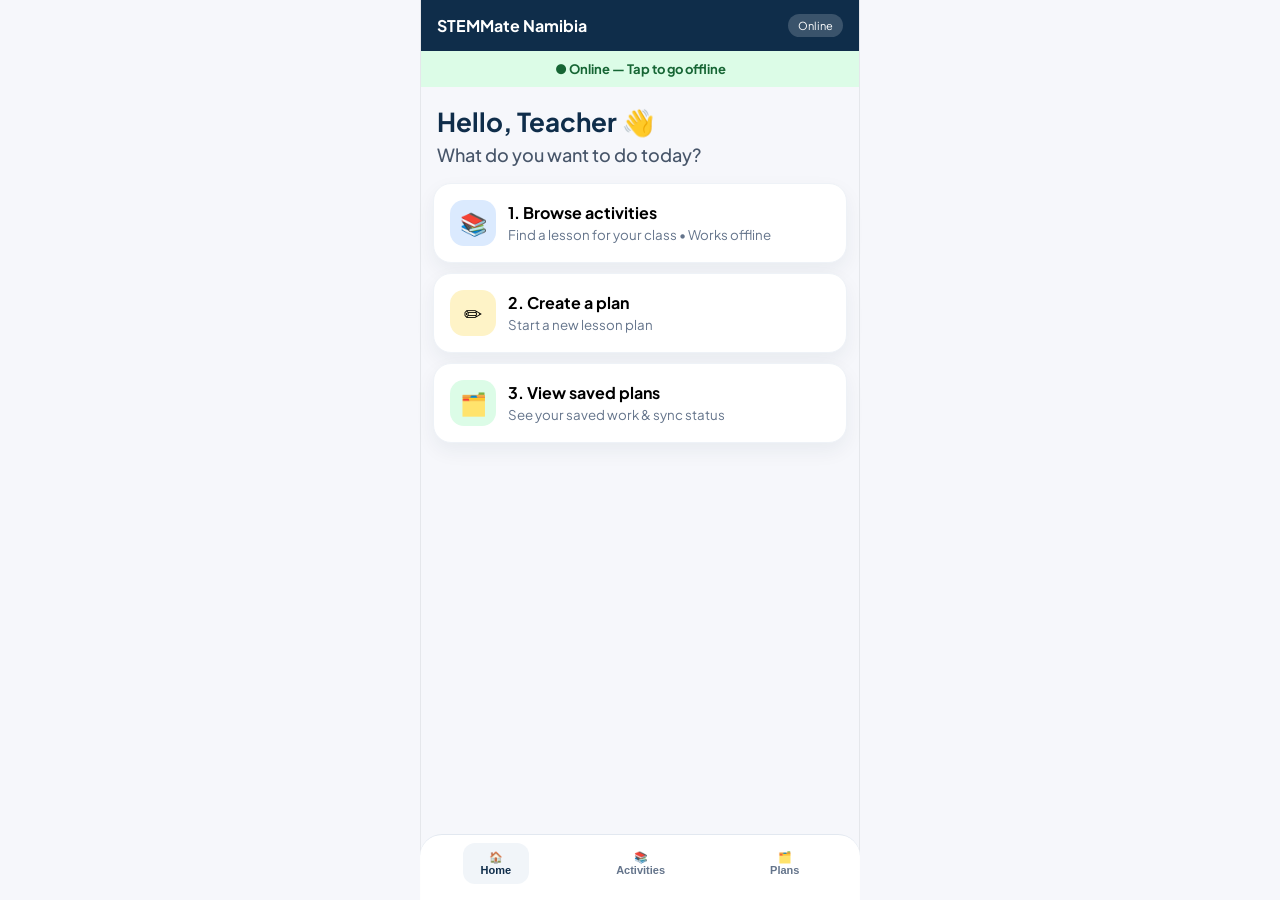
==== commit c73b6419: "Enhance HTML structure and styling Added theme color meta tag and Google Fonts link. Enhanced styles" ====
--- a/index.html
+++ b/index.html
@@ -1,125 +1,128 @@
 <!DOCTYPE html>
 <html lang="en">
 <head>
-    <meta charset="UTF-8">
-    <meta name="viewport" content="width=device-width, initial-scale=1.0">
-    <title>STEMMate Namibia</title>
-    <link rel="stylesheet" href="styles.css">
+<meta charset="UTF-8">
+<meta name="viewport" content="width=device-width, initial-scale=1.0">
+<meta name="theme-color" content="#0f2d4a">
+<title>STEMMate Namibia</title>
+<link href="https://fonts.googleapis.com/css2?family=Plus+Jakarta+Sans:wght@500;700&display=swap" rel="stylesheet">
+<style>
+*{box-sizing:border-box} 
+body{margin:0;font-family:'Plus Jakarta Sans',system-ui;background:#f6f7fb;max-width:440px;margin:auto;min-height:100vh;padding-bottom:88px;border-left:1px solid #e5e7eb;border-right:1px solid #e5e7eb}
+header{display:flex;justify-content:space-between;align-items:center;padding:14px 16px;background:#0f2d4a;color:#fff;position:sticky;top:0;z-index:20}
+.banner{padding:10px;text-align:center;font-size:13px;cursor:pointer;font-weight:700;user-select:none}
+.online{background:#dcfce7;color:#166534} .offline{background:#fee2e2;color:#991b1b}
+.hero{padding:20px 16px 6px} .hero h2{margin:0;color:#0f2d4a;font-size:26px;line-height:1.15}
+.card{background:#fff;border:1px solid #eef2f7;border-radius:18px;padding:16px;margin:10px 12px;box-shadow:0 8px 20px rgba(15,45,74,.06);transition:.15s}
+.card:active{transform:scale(.99)} .card-main{display:flex;gap:12px;align-items:center}
+.icon{width:46px;height:46px;border-radius:14px;display:flex;align-items:center;justify-content:center;font-size:22px}
+.i1{background:#dbeafe} .i2{background:#fef3c7} .i3{background:#dcfce7}
+.pills{display:flex;gap:8px;overflow:auto;padding:10px 2px} .pill{border-radius:999px;padding:8px 16px;border:1px solid #e2e8f0;background:#fff;font-weight:700;font-size:13px;white-space:nowrap;cursor:pointer}
+.pill.active{background:#0f2d4a;color:#fff;border-color:#0f2d4a}
+.btn{width:100%;padding:13px;border-radius:14px;border:none;font-weight:800;cursor:pointer;font-size:14px}
+.btn-primary{background:#0f2d4a;color:#fff;box-shadow:0 8px 18px rgba(15,45,74,.22)} .btn-light{background:#f1f5f9;color:#0f2d4a}
+input,textarea{width:100%;padding:12px 14px;margin-top:6px;border:1.5px solid #e2e8f0;border-radius:12px;background:#fbfdff;font-size:14px;outline:none}
+input:focus,textarea:focus{border-color:#0f2d4a;background:#fff}
+label{font-size:11px;font-weight:800;color:#334155;margin-top:14px;display:block;letter-spacing:.5px;text-transform:uppercase}
+.bottom{position:fixed;bottom:0;left:0;right:0;max-width:440px;margin:auto;background:rgba(255,255,255,.92);backdrop-filter:blur(12px);border-top:1px solid #e2e8f0;display:flex;justify-content:space-around;padding:8px 8px 16px;border-radius:22px 22px 0 0;z-index:20}
+.bottom button{background:transparent;border:none;font-size:11px;font-weight:800;color:#64748b;padding:8px 18px;border-radius:12px}
+.bottom button.active{color:#0f2d4a;background:#f1f5f9}
+.toast{background:#dcfce7;color:#166534;padding:11px 12px;margin-top:12px;border-radius:12px;font-size:13px;font-weight:700;border:1px solid #bbf7d0;animation:pop .25s ease}
+.badge{font-size:11px;padding:5px 10px;border-radius:999px;font-weight:800}
+.pending{background:#fef9c3;color:#854d0e} .failed{background:#fee2e2;color:#991b1b} .synced{background:#dcfce7;color:#166534}
+@keyframes pop{from{transform:translateY(8px);opacity:0}to{transform:translateY(0);opacity:1}}
+small.muted{color:#64748b}
+</style>
 </head>
 <body>
-
-<div class="phone-frame">
-    
-    <!-- Top Header -->
-    <div class="header">
-        <span>STEMMate Namibia</span>
-        <span id="network-status-text">Online</span>
-    </div>
-    
-    <!-- Clickable Offline Banner -->
-    <div id="offline-banner" onclick="toggleOfflineMode()">
-        <strong>Online</strong><br>
-        <small>Tap here to turn off internet.</small>
-    </div>
-
-    <!-- 1. HOME SCREEN -->
-    <div id="screen-home" class="content screen active-screen">
-        <h2>Hello, Teacher</h2>
-        <p class="subtitle">What do you want to do today?</p>
-        
-        <div class="card" onclick="showScreen('screen-activities')">
-            <strong>1. Browse activities</strong><br>
-            <small>Find a lesson for your class</small>
-        </div>
-        
-        <div class="card" onclick="showScreen('screen-create-plan')">
-            <strong>2. Create a plan</strong><br>
-            <small>Start a new lesson plan</small>
-        </div>
-        
-        <div class="card" onclick="showScreen('screen-saved')">
-            <strong>3. View saved plans</strong><br>
-            <small>See your saved work</small>
-        </div>
-    </div>
-
-    <!-- 2. BROWSE ACTIVITIES SCREEN -->
-    <div id="screen-activities" class="content screen">
-        <h2>Activities</h2>
-        <p class="subtitle">Pick a lesson to teach.</p>
-        
-        <div class="filter-bar">
-            <button class="filter-btn active" onclick="filterActivities('All')">All</button>
-            <button class="filter-btn" onclick="filterActivities('Beginner')">Beginner</button>
-            <button class="filter-btn" onclick="filterActivities('Intermediate')">Intermediate</button>
-            <button class="filter-btn" onclick="filterActivities('Advance')">Advance</button>
-        </div>
-        
-        <div id="activity-list">
-            <!-- JavaScript will put the activities here -->
-        </div>
-    </div>
-
-    <!-- 3. CREATE PLAN SCREEN -->
-    <div id="screen-create-plan" class="content screen">
-        <h2>New Lesson Plan</h2>
-        <p class="subtitle" style="color: #666;">This saves automatically.</p>
-        
-        <div class="form-group">
-            <label for="plan-title">1. Title</label>
-            <input type="text" id="plan-title" placeholder="Name of the lesson">
-        </div>
-
-        <div class="form-group">
-            <label for="plan-steps">2. Steps</label>
-            <input type="text" id="plan-steps" placeholder="What will the students do?">
-        </div>
-
-        <div class="form-group">
-            <label for="plan-timing">3. Time Needed</label>
-            <input type="text" id="plan-timing" placeholder="How many minutes?">
-        </div>
-
-        <div class="form-group">
-            <label for="plan-materials">4. Materials</label>
-            <input type="text" id="plan-materials" placeholder="What items do you need?">
-        </div>
-
-        <div class="form-group">
-            <label for="plan-safety">5. Safety</label>
-            <input type="text" id="plan-safety" placeholder="Any safety rules?">
-        </div>
-
-        <div class="form-group">
-            <label for="plan-inclusion">6. Inclusion</label>
-            <input type="text" id="plan-inclusion" placeholder="How to include all students">
-        </div>
-        
-        <button class="btn btn-primary" onclick="savePlan()">Save Plan</button>
-    </div>
-
-    <!-- 4. SAVED PLANS SCREEN -->
-    <div id="screen-saved" class="content screen">
-        <h2>My Plans</h2>
-        <p class="subtitle">Check if your plans are uploaded.</p>
-        
-        <div id="saved-plans-list">
-            <!-- JavaScript will put the saved plans here -->
-        </div>
-    </div>
-
-    <!-- Friendly Toast Notification (Hidden by default) -->
-    <div id="toast-message" class="toast">Action successful!</div>
-
-    <!-- Bottom Navigation Bar -->
-    <div class="nav-bar" id="bottom-nav">
-        <button class="nav-btn" onclick="showScreen('screen-home')">Home</button>
-        <button class="nav-btn" onclick="showScreen('screen-activities')">Activities</button>
-        <button class="nav-btn" onclick="showScreen('screen-saved')">Plans</button>
-    </div>
-
+<header><b>STEMMate Namibia</b><span id="netTxt" style="font-size:11px;background:rgba(255,255,255,.18);padding:5px 10px;border-radius:999px">Online</span></header>
+<div id="banner" class="banner online">● Online — Tap to go offline</div>
+<div id="app"></div>
+<div class="bottom">
+<button id="bHome" class="active" onclick="home()">🏠<br>Home</button>
+<button id="bAct" onclick="activities()">📚<br>Activities</button>
+<button id="bPlans" onclick="plans()">🗂️<br>Plans</button>
 </div>
-
-<script src="script.js"></script>
+<script>
+const acts=[
+{id:1,title:"Paper Bridge Challenge",level:"Beginner",duration:"30 min",desc:"Build strong bridges with paper"},
+{id:2,title:"Vinegar & Baking Soda",level:"Beginner",duration:"45 min",desc:"Fun chemistry eruption"},
+{id:3,title:"Pendulum Patterns",level:"Intermediate",duration:"90 min",desc:"Art with physics"},
+{id:4,title:"Advanced Robotics",level:"Advanced",duration:"90 min",desc:"Code a simple bot"}
+];
+let online=true;
+function escapeHtml(s){return (s||'').toString().replace(/[&<>"]/g,c=>({'&':'&amp;','<':'&lt;','>':'&gt;','"':'&quot;'}[c]))}
+function setBottom(id){document.querySelectorAll('.bottom button').forEach(b=>b.classList.remove('active')); document.getElementById(id).classList.add('active')}
+function home(){
+setBottom('bHome');
+document.getElementById('app').innerHTML=`
+<div class="hero"><h2>Hello, Teacher 👋<br><span style="font-weight:500;font-size:18px;color:#475569">What do you want to do today?</span></h2></div>
+<div class="card" onclick="activities()"><div class="card-main"><div class="icon i1">📚</div><div><b>1. Browse activities</b><br><small class="muted">Find a lesson for your class • Works offline</small></div></div></div>
+<div class="card" onclick="newPlan()"><div class="card-main"><div class="icon i2">✏️</div><div><b>2. Create a plan</b><br><small class="muted">Start a new lesson plan</small></div></div></div>
+<div class="card" onclick="plans()"><div class="card-main"><div class="icon i3">🗂️</div><div><b>3. View saved plans</b><br><small class="muted">See your saved work & sync status</small></div></div></div>`;
+}
+function activities(){
+setBottom('bAct');
+document.getElementById('app').innerHTML=`
+<div style="padding:16px"><h3 style="margin:0;color:#0f2d4a">Activities</h3><small class="muted">Pick a lesson to teach. You can use it even without internet</small>
+<div class="pills"><button class="pill active" data-f="">All</button><button class="pill" data-f="Beginner">Beginner</button><button class="pill" data-f="Intermediate">Intermediate</button><button class="pill" data-f="Advanced">Advanced</button></div>
+<div id="list"></div></div>`;
+document.querySelectorAll('.pill').forEach(p=>p.onclick=()=>{document.querySelectorAll('.pill').forEach(x=>x.classList.remove('active')); p.classList.add('active'); render(p.dataset.f);});
+render('');
+}
+function render(filter){
+const list=document.getElementById('list'); if(!list) return;
+const filtered=acts.filter(a=>!filter||a.level===filter);
+list.innerHTML=filtered.map(a=>`
+<div class="card"><div style="display:flex;justify-content:space-between;align-items:start"><div><b>${escapeHtml(a.title)}</b><br><small class="muted">${escapeHtml(a.desc)}</small><div style="margin-top:8px"><span class="badge ${a.level==='Beginner'?'synced':a.level==='Intermediate'?'pending':'failed'}">${a.level}</span> <small class="muted">• ${a.duration}</small></div></div><div style="font-size:22px">🧪</div></div>
+<button class="btn btn-light" style="margin-top:12px" onclick="savePhone(${a.id})">⬇️ Save to phone</button><div id="msg${a.id}"></div></div>`).join('') || `<div class="card" style="text-align:center"><small class="muted">No activities for this level</small></div>`;
+}
+function savePhone(id){
+try{localStorage.setItem('offline_'+id,'saved'); const el=document.getElementById('msg'+id); if(el) el.innerHTML=`<div class="toast">✅ Saved to phone!</div>`;}catch(e){alert('Phone storage full - clear some plans');}
+}
+function newPlan(){
+setBottom('bHome');
+document.getElementById('app').innerHTML=`
+<div style="padding:16px"><h3 style="margin:0;color:#0f2d4a">New Lesson Plan</h3><small class="muted">This saves automatically. It will not be lost if you close the app</small>
+<label>1. Title</label><input id="t" placeholder="Name of the lesson">
+<label>2. Steps</label><textarea id="s" rows="3" placeholder="What will the students do?"></textarea>
+<label>3. Time Needed</label><input id="ti" placeholder="e.g. 45 min">
+<label>4. Materials</label><input id="m" placeholder="What items do you need?">
+<label>5. Safety</label><input id="sa" placeholder="Any safety rules?">
+<label>6. Inclusion</label><input id="in" placeholder="How to include all students">
+<button class="btn btn-primary" style="margin-top:18px" onclick="saveP()">💾 Save Plan</button><div id="pmsg"></div></div>`;
+}
+function saveP(){
+const title=(document.getElementById('t')?.value||'').trim()||'Previous Session';
+const id=Date.now()+'_'+Math.floor(Math.random()*1000);
+try{
+localStorage.setItem('plan_'+id, JSON.stringify({id,title,steps:document.getElementById('s')?.value||'',time:document.getElementById('ti')?.value||'',status:'pending',created:Date.now()}));
+const pmsg=document.getElementById('pmsg'); if(pmsg) pmsg.innerHTML=`<div class="toast">✅ Saved to phone. Will upload later.</div>`;
+}catch(e){alert('Could not save - storage full');}
+}
+function getPlans(){
+return Object.keys(localStorage).filter(k=>k.startsWith('plan_')).map(k=>{try{return JSON.parse(localStorage.getItem(k))}catch{return null}}).filter(Boolean).sort((a,b)=>b.created-a.created);
+}
+function plans(){
+setBottom('bPlans');
+let ps=getPlans();
+let html=`<div style="padding:16px"><h3 style="margin:0;color:#0f2d4a">My Plans</h3><small class="muted">Check if your plans are uploaded. If it fails, you can fix it later</small>`;
+if(ps.length===0) html+=`<div class="card" style="text-align:center;padding:28px"><div style="font-size:34px">🗂️</div><b>No plans yet</b><br><small class="muted">Create your first lesson plan</small></div>`;
+ps.forEach(p=>{
+html+=`<div class="card"><div style="display:flex;justify-content:space-between;align-items:center"><b>${escapeHtml(p.title)}</b><span class="badge ${p.status}">${p.status==='pending'?'Pending Sync':p.status==='failed'?'Failed Sync':'Synced'}</span></div><small class="muted">Saved: Just now • Auto-saved to phone</small>
+${p.status==='pending'?`<div style="background:#fef2f2;border:1px solid #fee2e2;padding:10px;border-radius:14px;margin-top:12px"><p style="color:#991b1b;font-size:12px;margin:0 0 8px;font-weight:700">⚠️ Wait: There is a newer version online</p><button class="btn btn-primary" style="padding:10px" onclick="keepO('${p.id}')">Keep Online Version</button><button class="btn btn-light" style="margin-top:6px" onclick="keepM('${p.id}')">Keep My Phone Version</button></div>`:''}</div>`;
+});
+html+=`</div>`; document.getElementById('app').innerHTML=html;
+}
+function keepM(id){try{const k='plan_'+id; const p=JSON.parse(localStorage.getItem(k)); if(p){p.status='synced'; localStorage.setItem(k,JSON.stringify(p));}}catch{} plans(); }
+function keepO(id){try{const k='plan_'+id; const p=JSON.parse(localStorage.getItem(k)); if(p){p.status='synced'; p.title=p.title+' (Online)'; localStorage.setItem(k,JSON.stringify(p));}}catch{} plans(); }
+document.getElementById('banner').onclick=()=>{
+online=!online;
+const b=document.getElementById('banner'); b.className='banner '+(online?'online':'offline');
+b.textContent=online?'● Online — Tap to go offline':'● Offline — We will save your work to the phone';
+document.getElementById('netTxt').textContent=online?'Online':'Offline';
+};
+home();
+</script>
 </body>
-</html>+</html>
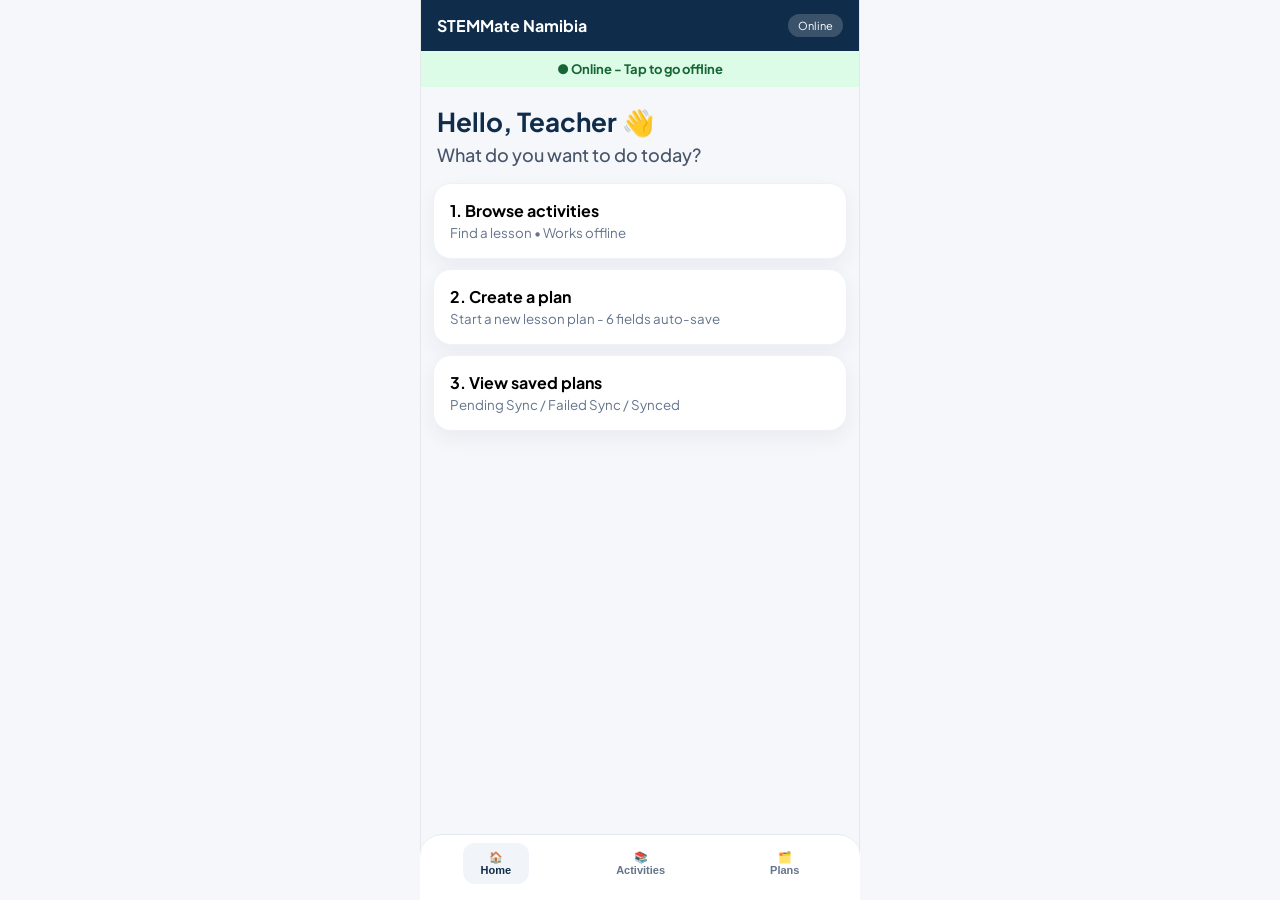
==== commit bc1bb471: "Refactor HTML and update styles for consistency" ====
--- a/index.html
+++ b/index.html
@@ -5,38 +5,36 @@
 <meta name="viewport" content="width=device-width, initial-scale=1.0">
 <meta name="theme-color" content="#0f2d4a">
 <title>STEMMate Namibia</title>
-<link href="https://fonts.googleapis.com/css2?family=Plus+Jakarta+Sans:wght@500;700&display=swap" rel="stylesheet">
+<link href="https://fonts.googleapis.com/css2?family=Plus+Jakarta+Sans:wght@500;700;800&display=swap" rel="stylesheet">
 <style>
-*{box-sizing:border-box} 
+*{box-sizing:border-box}
 body{margin:0;font-family:'Plus Jakarta Sans',system-ui;background:#f6f7fb;max-width:440px;margin:auto;min-height:100vh;padding-bottom:88px;border-left:1px solid #e5e7eb;border-right:1px solid #e5e7eb}
 header{display:flex;justify-content:space-between;align-items:center;padding:14px 16px;background:#0f2d4a;color:#fff;position:sticky;top:0;z-index:20}
-.banner{padding:10px;text-align:center;font-size:13px;cursor:pointer;font-weight:700;user-select:none}
+.banner{padding:10px;text-align:center;font-size:13px;cursor:pointer;font-weight:700}
 .online{background:#dcfce7;color:#166534} .offline{background:#fee2e2;color:#991b1b}
 .hero{padding:20px 16px 6px} .hero h2{margin:0;color:#0f2d4a;font-size:26px;line-height:1.15}
-.card{background:#fff;border:1px solid #eef2f7;border-radius:18px;padding:16px;margin:10px 12px;box-shadow:0 8px 20px rgba(15,45,74,.06);transition:.15s}
-.card:active{transform:scale(.99)} .card-main{display:flex;gap:12px;align-items:center}
-.icon{width:46px;height:46px;border-radius:14px;display:flex;align-items:center;justify-content:center;font-size:22px}
-.i1{background:#dbeafe} .i2{background:#fef3c7} .i3{background:#dcfce7}
-.pills{display:flex;gap:8px;overflow:auto;padding:10px 2px} .pill{border-radius:999px;padding:8px 16px;border:1px solid #e2e8f0;background:#fff;font-weight:700;font-size:13px;white-space:nowrap;cursor:pointer}
+.card{background:#fff;border:1px solid #eef2f7;border-radius:18px;padding:16px;margin:10px 12px;box-shadow:0 8px 20px rgba(15,45,74,.06)}
+.pills{display:flex;gap:8px;overflow:auto;padding:10px 2px}
+.pill{border-radius:999px;padding:8px 16px;border:1px solid #e2e8f0;background:#fff;font-weight:700;font-size:13px;white-space:nowrap;cursor:pointer}
 .pill.active{background:#0f2d4a;color:#fff;border-color:#0f2d4a}
+.pill:focus-visible, .btn:focus-visible, input:focus-visible, textarea:focus-visible, .bottom button:focus-visible{outline:3px solid #0f2d4a;outline-offset:2px;box-shadow:0 0 0 4px rgba(15,45,74,.18)}
 .btn{width:100%;padding:13px;border-radius:14px;border:none;font-weight:800;cursor:pointer;font-size:14px}
 .btn-primary{background:#0f2d4a;color:#fff;box-shadow:0 8px 18px rgba(15,45,74,.22)} .btn-light{background:#f1f5f9;color:#0f2d4a}
 input,textarea{width:100%;padding:12px 14px;margin-top:6px;border:1.5px solid #e2e8f0;border-radius:12px;background:#fbfdff;font-size:14px;outline:none}
 input:focus,textarea:focus{border-color:#0f2d4a;background:#fff}
-label{font-size:11px;font-weight:800;color:#334155;margin-top:14px;display:block;letter-spacing:.5px;text-transform:uppercase}
+label{font-size:11px;font-weight:800;color:#334155;margin-top:14px;display:block;text-transform:uppercase;letter-spacing:.5px}
 .bottom{position:fixed;bottom:0;left:0;right:0;max-width:440px;margin:auto;background:rgba(255,255,255,.92);backdrop-filter:blur(12px);border-top:1px solid #e2e8f0;display:flex;justify-content:space-around;padding:8px 8px 16px;border-radius:22px 22px 0 0;z-index:20}
 .bottom button{background:transparent;border:none;font-size:11px;font-weight:800;color:#64748b;padding:8px 18px;border-radius:12px}
 .bottom button.active{color:#0f2d4a;background:#f1f5f9}
-.toast{background:#dcfce7;color:#166534;padding:11px 12px;margin-top:12px;border-radius:12px;font-size:13px;font-weight:700;border:1px solid #bbf7d0;animation:pop .25s ease}
+.toast{background:#dcfce7;color:#166534;padding:11px 12px;margin-top:12px;border-radius:12px;font-size:13px;font-weight:700;border:1px solid #bbf7d0}
 .badge{font-size:11px;padding:5px 10px;border-radius:999px;font-weight:800}
-.pending{background:#fef9c3;color:#854d0e} .failed{background:#fee2e2;color:#991b1b} .synced{background:#dcfce7;color:#166534}
-@keyframes pop{from{transform:translateY(8px);opacity:0}to{transform:translateY(0);opacity:1}}
+.pending{background:#fef9c3;color:#854d0e;border:1px solid #fde68a} .failed{background:#fee2e2;color:#991b1b;border:1px solid #fecaca} .synced{background:#dcfce7;color:#166534;border:1px solid #bbf7d0}
 small.muted{color:#64748b}
 </style>
 </head>
 <body>
 <header><b>STEMMate Namibia</b><span id="netTxt" style="font-size:11px;background:rgba(255,255,255,.18);padding:5px 10px;border-radius:999px">Online</span></header>
-<div id="banner" class="banner online">● Online — Tap to go offline</div>
+<div id="banner" class="banner online">● Online - Tap to go offline</div>
 <div id="app"></div>
 <div class="bottom">
 <button id="bHome" class="active" onclick="home()">🏠<br>Home</button>
@@ -51,15 +49,15 @@
 {id:4,title:"Advanced Robotics",level:"Advanced",duration:"90 min",desc:"Code a simple bot"}
 ];
 let online=true;
-function escapeHtml(s){return (s||'').toString().replace(/[&<>"]/g,c=>({'&':'&amp;','<':'&lt;','>':'&gt;','"':'&quot;'}[c]))}
+function esc(s){return (s||'').toString().replace(/[&<>"']/g,c=>({'&':'&amp;','<':'&lt;','>':'&gt;','"':'&quot;',"'":'&#39;'}[c]))}
 function setBottom(id){document.querySelectorAll('.bottom button').forEach(b=>b.classList.remove('active')); document.getElementById(id).classList.add('active')}
 function home(){
 setBottom('bHome');
 document.getElementById('app').innerHTML=`
 <div class="hero"><h2>Hello, Teacher 👋<br><span style="font-weight:500;font-size:18px;color:#475569">What do you want to do today?</span></h2></div>
-<div class="card" onclick="activities()"><div class="card-main"><div class="icon i1">📚</div><div><b>1. Browse activities</b><br><small class="muted">Find a lesson for your class • Works offline</small></div></div></div>
-<div class="card" onclick="newPlan()"><div class="card-main"><div class="icon i2">✏️</div><div><b>2. Create a plan</b><br><small class="muted">Start a new lesson plan</small></div></div></div>
-<div class="card" onclick="plans()"><div class="card-main"><div class="icon i3">🗂️</div><div><b>3. View saved plans</b><br><small class="muted">See your saved work & sync status</small></div></div></div>`;
+<div class="card" onclick="activities()"><b>1. Browse activities</b><br><small class="muted">Find a lesson • Works offline</small></div>
+<div class="card" onclick="newPlan()"><b>2. Create a plan</b><br><small class="muted">Start a new lesson plan - 6 fields auto-save</small></div>
+<div class="card" onclick="plans()"><b>3. View saved plans</b><br><small class="muted">Pending Sync / Failed Sync / Synced</small></div>`;
 }
 function activities(){
 setBottom('bAct');
@@ -70,15 +68,14 @@
 document.querySelectorAll('.pill').forEach(p=>p.onclick=()=>{document.querySelectorAll('.pill').forEach(x=>x.classList.remove('active')); p.classList.add('active'); render(p.dataset.f);});
 render('');
 }
-function render(filter){
+function render(f){
 const list=document.getElementById('list'); if(!list) return;
-const filtered=acts.filter(a=>!filter||a.level===filter);
-list.innerHTML=filtered.map(a=>`
-<div class="card"><div style="display:flex;justify-content:space-between;align-items:start"><div><b>${escapeHtml(a.title)}</b><br><small class="muted">${escapeHtml(a.desc)}</small><div style="margin-top:8px"><span class="badge ${a.level==='Beginner'?'synced':a.level==='Intermediate'?'pending':'failed'}">${a.level}</span> <small class="muted">• ${a.duration}</small></div></div><div style="font-size:22px">🧪</div></div>
-<button class="btn btn-light" style="margin-top:12px" onclick="savePhone(${a.id})">⬇️ Save to phone</button><div id="msg${a.id}"></div></div>`).join('') || `<div class="card" style="text-align:center"><small class="muted">No activities for this level</small></div>`;
+list.innerHTML=acts.filter(a=>!f||a.level===f).map(a=>`
+<div class="card"><b>${esc(a.title)}</b><br><small class="muted">${esc(a.desc)}</small><br><span class="badge ${a.level==='Beginner'?'synced':a.level==='Intermediate'?'pending':'failed'}">${a.level}</span> <small class="muted">• ${a.duration}</small>
+<button class="btn btn-light" style="margin-top:12px" onclick="savePhone(${a.id})">⬇️ Save to phone</button><div id="msg${a.id}"></div></div>`).join('');
 }
 function savePhone(id){
-try{localStorage.setItem('offline_'+id,'saved'); const el=document.getElementById('msg'+id); if(el) el.innerHTML=`<div class="toast">✅ Saved to phone!</div>`;}catch(e){alert('Phone storage full - clear some plans');}
+try{localStorage.setItem('offline_'+id,'saved'); document.getElementById('msg'+id).innerHTML=`<div class="toast">✅ Saved to phone!</div>`;}catch(e){alert('Storage full');}
 }
 function newPlan(){
 setBottom('bHome');
@@ -86,40 +83,50 @@
 <div style="padding:16px"><h3 style="margin:0;color:#0f2d4a">New Lesson Plan</h3><small class="muted">This saves automatically. It will not be lost if you close the app</small>
 <label>1. Title</label><input id="t" placeholder="Name of the lesson">
 <label>2. Steps</label><textarea id="s" rows="3" placeholder="What will the students do?"></textarea>
-<label>3. Time Needed</label><input id="ti" placeholder="e.g. 45 min">
+<label>3. Time Needed</label><input id="ti" placeholder="How many minutes?">
 <label>4. Materials</label><input id="m" placeholder="What items do you need?">
 <label>5. Safety</label><input id="sa" placeholder="Any safety rules?">
 <label>6. Inclusion</label><input id="in" placeholder="How to include all students">
 <button class="btn btn-primary" style="margin-top:18px" onclick="saveP()">💾 Save Plan</button><div id="pmsg"></div></div>`;
 }
+// === FR-03 FIX: Saves ALL 6 fields - no data loss ===
 function saveP(){
-const title=(document.getElementById('t')?.value||'').trim()||'Previous Session';
-const id=Date.now()+'_'+Math.floor(Math.random()*1000);
-try{
-localStorage.setItem('plan_'+id, JSON.stringify({id,title,steps:document.getElementById('s')?.value||'',time:document.getElementById('ti')?.value||'',status:'pending',created:Date.now()}));
-const pmsg=document.getElementById('pmsg'); if(pmsg) pmsg.innerHTML=`<div class="toast">✅ Saved to phone. Will upload later.</div>`;
-}catch(e){alert('Could not save - storage full');}
+  const title=(document.getElementById('t')?.value||'').trim()||'Untitled Lesson';
+  const steps=document.getElementById('s')?.value||'';
+  const time=document.getElementById('ti')?.value||'';
+  const id=Date.now()+'_'+Math.floor(Math.random()*1000);
+  try{
+    localStorage.setItem('plan_'+id, JSON.stringify({
+      id, title, steps, time,
+      materials: document.getElementById('m')?.value||'',
+      safety: document.getElementById('sa')?.value||'',
+      inclusion: document.getElementById('in')?.value||'',
+      status:'pending', created:Date.now()
+    }));
+    const pmsg=document.getElementById('pmsg');
+    if(pmsg) pmsg.innerHTML=`<div class="toast">✅ Saved to phone. Will upload later.</div>`;
+  }catch(e){alert('Could not save - storage full');}
 }
-function getPlans(){
-return Object.keys(localStorage).filter(k=>k.startsWith('plan_')).map(k=>{try{return JSON.parse(localStorage.getItem(k))}catch{return null}}).filter(Boolean).sort((a,b)=>b.created-a.created);
-}
+function getPlans(){return Object.keys(localStorage).filter(k=>k.startsWith('plan_')).map(k=>{try{return JSON.parse(localStorage.getItem(k))}catch{return null}}).filter(Boolean).sort((a,b)=>b.created-a.created);}
 function plans(){
 setBottom('bPlans');
 let ps=getPlans();
-let html=`<div style="padding:16px"><h3 style="margin:0;color:#0f2d4a">My Plans</h3><small class="muted">Check if your plans are uploaded. If it fails, you can fix it later</small>`;
-if(ps.length===0) html+=`<div class="card" style="text-align:center;padding:28px"><div style="font-size:34px">🗂️</div><b>No plans yet</b><br><small class="muted">Create your first lesson plan</small></div>`;
+let html=`<div style="padding:16px"><h3 style="margin:0;color:#0f2d4a">My Plans • ${ps.length}</h3><small class="muted">Check if your plans are uploaded</small>`;
+if(ps.length===0) html+=`<div class="card" style="text-align:center;padding:28px">No plans yet</div>`;
 ps.forEach(p=>{
-html+=`<div class="card"><div style="display:flex;justify-content:space-between;align-items:center"><b>${escapeHtml(p.title)}</b><span class="badge ${p.status}">${p.status==='pending'?'Pending Sync':p.status==='failed'?'Failed Sync':'Synced'}</span></div><small class="muted">Saved: Just now • Auto-saved to phone</small>
-${p.status==='pending'?`<div style="background:#fef2f2;border:1px solid #fee2e2;padding:10px;border-radius:14px;margin-top:12px"><p style="color:#991b1b;font-size:12px;margin:0 0 8px;font-weight:700">⚠️ Wait: There is a newer version online</p><button class="btn btn-primary" style="padding:10px" onclick="keepO('${p.id}')">Keep Online Version</button><button class="btn btn-light" style="margin-top:6px" onclick="keepM('${p.id}')">Keep My Phone Version</button></div>`:''}</div>`;
+html+=`<div class="card"><div style="display:flex;justify-content:space-between"><b>${esc(p.title)}</b><span class="badge ${p.status}">${p.status==='pending'?'Pending Sync':p.status==='failed'?'Failed Sync':'Synced'}</span></div><small class="muted">Saved: Just now</small>
+${p.status!=='synced'?`<div style="background:#fef2f2;border:1px solid #fee2e2;padding:10px;border-radius:12px;margin-top:10px"><p style="color:#991b1b;font-size:12px;margin:0 0 8px;font-weight:700">⚠️ Wait: There is a newer version online</p><button class="btn btn-primary" onclick="keepO('${p.id}')">Keep Online Version</button><button class="btn btn-light" style="margin-top:6px" onclick="keepM('${p.id}')">Keep My Phone Version</button></div>`:''}
+${p.status==='synced'?`<small class="muted"><br>Materials: ${esc(p.materials||'')} | Safety: ${esc(p.safety||'')} | Inclusion: ${esc(p.inclusion||'')}</small>`:''}
+</div>`;
 });
 html+=`</div>`; document.getElementById('app').innerHTML=html;
 }
-function keepM(id){try{const k='plan_'+id; const p=JSON.parse(localStorage.getItem(k)); if(p){p.status='synced'; localStorage.setItem(k,JSON.stringify(p));}}catch{} plans(); }
-function keepO(id){try{const k='plan_'+id; const p=JSON.parse(localStorage.getItem(k)); if(p){p.status='synced'; p.title=p.title+' (Online)'; localStorage.setItem(k,JSON.stringify(p));}}catch{} plans(); }
+function keepM(id){try{const k='plan_'+id; const p=JSON.parse(localStorage.getItem(k)); if(p){p.status='synced'; localStorage.setItem(k,JSON.stringify(p));}}catch{} plans();}
+function keepO(id){try{const k='plan_'+id; const p=JSON.parse(localStorage.getItem(k)); if(p){p.status='synced'; localStorage.setItem(k,JSON.stringify(p));}}catch{} plans();}
 document.getElementById('banner').onclick=()=>{
 online=!online;
 const b=document.getElementById('banner'); b.className='banner '+(online?'online':'offline');
-b.textContent=online?'● Online — Tap to go offline':'● Offline — We will save your work to the phone';
+b.textContent=online?'● Online - Tap to go offline':'● Offline - We will save your work to the phone';
 document.getElementById('netTxt').textContent=online?'Online':'Offline';
 };
 home();
